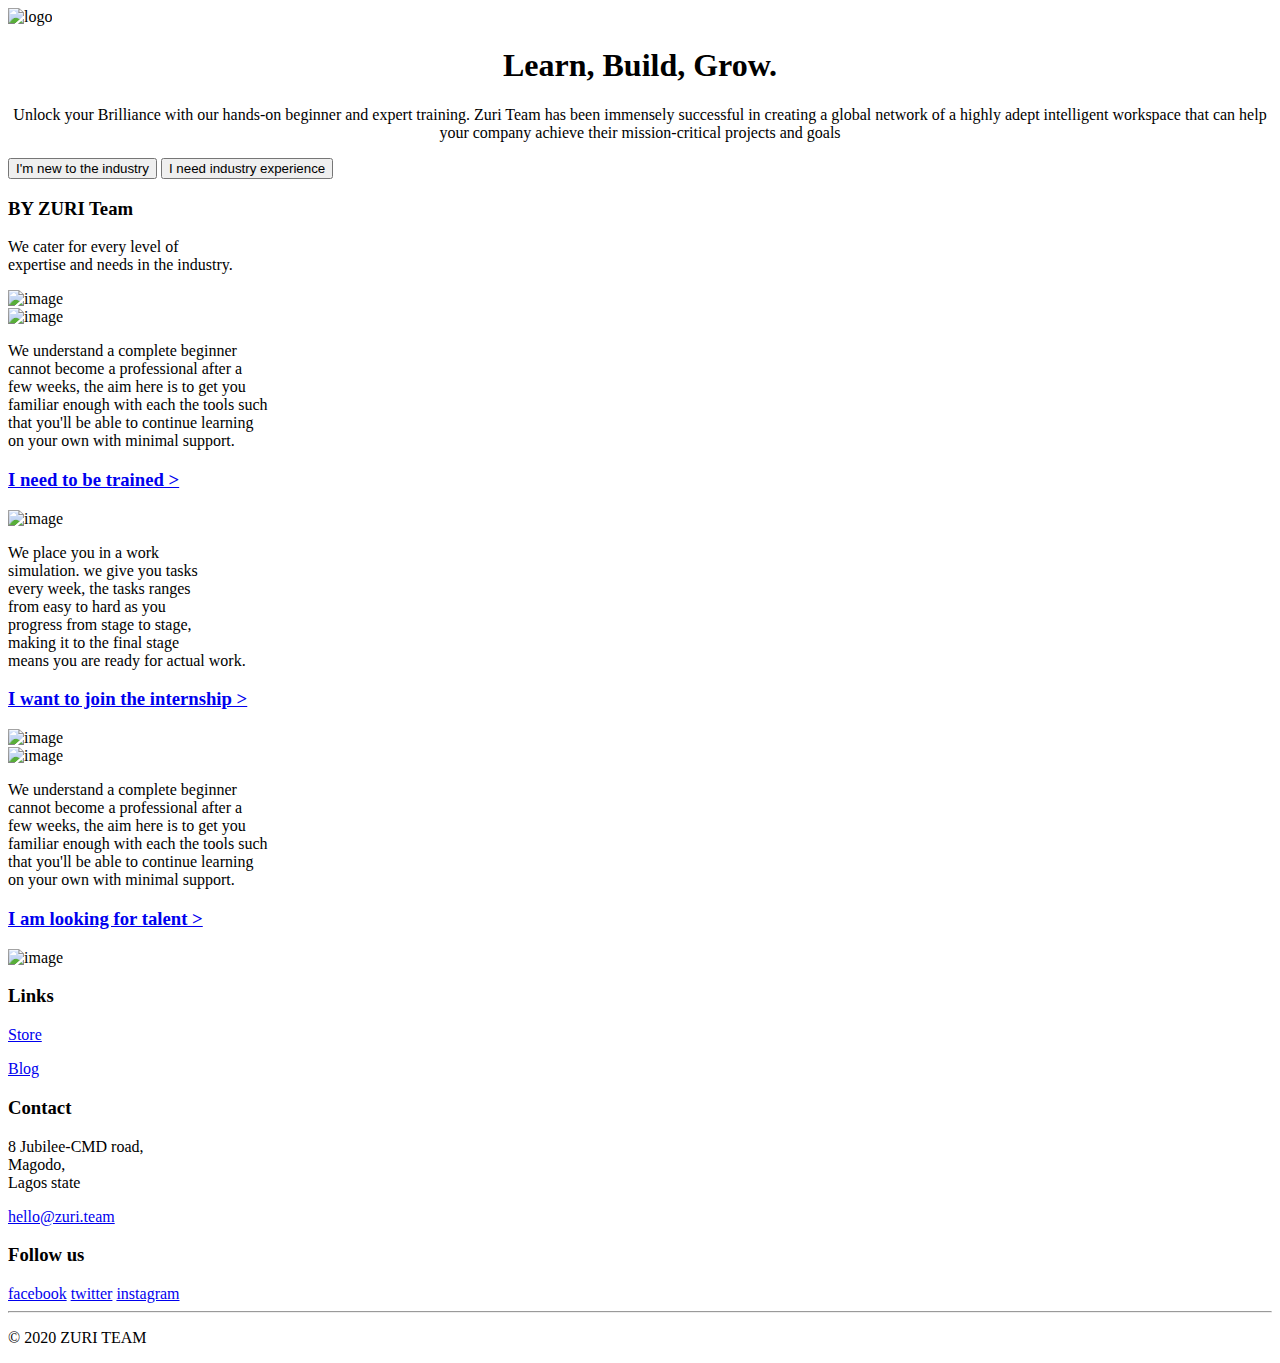
==== index.html @ e5a9fd82 "Add files via upload" ====
<!DOCTYPE html>
<html lang="en">
<head>
    <meta charset="UTF-8">
    <meta http-equiv="X-UA-Compatible" content="IE=edge">
    <meta name="viewport" content="width=device-width, initial-scale=1.0">
    <title>Zuri Landing page </title>
    <link rel="stylesheet" href="index.css">
    <link rel="stylesheet" href="zuri-logo-full.svg" type="image/icon">
</head>
<body>
        <section class="Hero">
            <div class="header">
                <img src="zuri-logo-full.svg" width="100" height="150" alt="logo" />
            </div>
        <div class="subheader">
            <h1 style="text-align: center;"> Learn, Build, Grow.</h1> 
        <p style= "text-align: center;">Unlock your Brilliance with our hands-on beginner and expert training. Zuri Team has been immensely 
            successful in creating a global network of a highly adept intelligent workspace that can help your company achieve 
            their mission-critical projects and goals 
        </p> 
        <div class="buttons">  <a href="/landing.html">  <button class="New"> I'm new to the industry</button></a> </a>
           <a href="https://www.google.com/">  <button class="Need"> I need industry experience</button></a></div>
        
        </div>
    
        
        </section>
        <section class="programs">
            <div class=" programscontainer ">
                <h3 class="heading">BY ZURI Team </h3>
                <p class="slogan"> We cater for every level of <br> expertise and needs in  the industry.</p>

            </div>
            <div class="subcontainer">
                <div class="row">
                    <div class="training ">
                        <div class="program1textarea ">
                            <img class="cloudinary" src="https://res.cloudinary.com/dafsch2zs/image/upload/v1596628122/Zuri%20Landing/left_bvmv7q.png" 
                            alt="image" srcset="">
                            <div class="contentfirst">
                                <img  class="trainingsvg" src="/zuri-training-img.svg" alt="image">
                                <p class=" trainingtext">
                                    We understand a complete beginner  <br>cannot become a professional after a <br>few weeks, 
                                    the aim here is to get you <br> familiar enough with each the  
                                    tools such <br>that you'll be able to  continue learning<br> on your own 
                                    with minimal support.     
                                </p>
                                <h3> <a  class="Ineedtraining" href="http://google.com"> I need to be trained > </a></h3>
                                  </div>
                                </div>
                                  </div>
                            <div class="internship">
                                <div class="program2textarea">
                                    <div class="contentsecond">
                                        <img class="internshipsvg" src="/zuri-internship-img.svg" alt="image">
                                        <p class="internshiptext">We place you in a work <br> simulation. we give you tasks
                                        <br>every week, the tasks ranges <br> from easy to hard as you <br>
                                    progress from stage to stage, <br> making it to the final stage <br>
                                means you are ready for actual work.</p>
                                <h3> <a  class="Iwantinternship" href="http://google.com"> I want to join the internship > </a></h3>
                                </div>  
                                
                        </div>
                    </div>
                    <div class="talent">
                        <div class="program3textarea ">
                            <img class="cloudinary2" src="https://res.cloudinary.com/dafsch2zs/image/upload/v1596628122/Zuri%20Landing/left_bvmv7q.png" 
                            alt="image" srcset="">
                            <div class="contentthird">
                                <img  class="talentsvg" src="/zuri-talent-img.svg" alt="image">
                                <p class=" talenttext">
                                    We understand a complete beginner  <br>cannot become a professional after a <br>few weeks, 
                                    the aim here is to get you <br> familiar enough with each the  
                                    tools such <br>that you'll be able to  continue learning<br> on your own 
                                    with minimal support.     
                                </p>
                                <h3> <a  class="talentlook" href="http://google.com"> I am looking for talent > </a></h3>
                                  </div>
                    
                </div>
            </div>
        </section>
        <footer class="footmain">
           <div class="footercontainer"> 
            <div class="flex1"> <img  class="footerlogo" src="/zuri-logo-full.svg" alt="image"></div>
            <div class="flex2"> <h3>Links</h3>
                <a href="https://flutterwave.com/store/zuriteam"> <p>Store</p></a>
             <a href="https://blog.zuri.team/"> <p>Blog</p></a>
    </div>
               <div class="flex3"> <h3> Contact</h3>
                <p>8 Jubilee-CMD road,<br> Magodo, <br> Lagos state</p> 
                <p> <a href="mailto:hello@zuri.com"> hello@zuri.team</a></p>
    </div>
                  <div class="flex4">  <h3> Follow us </h3>  <div class="contacticons">
                    <a target="_blank" href="https://web.facebook.com/sammy.bolade">facebook</a>
                    <a target="_blank" href= "https://twitter.com/Lade_samuell"> twitter</a>
                    <a  target="_blank" href="https://www.instagram.com/ade_samuell/"> instagram</a>
                    <a href="https://zuri.team/#"></a>
    </div></div>
           </div>
            <div><hr class="m-3 md-0"></div>
            <div class="copyright">
                <p> © 2020 ZURI TEAM </p>
            </div>   

            
        </footer>
</body>
</html>
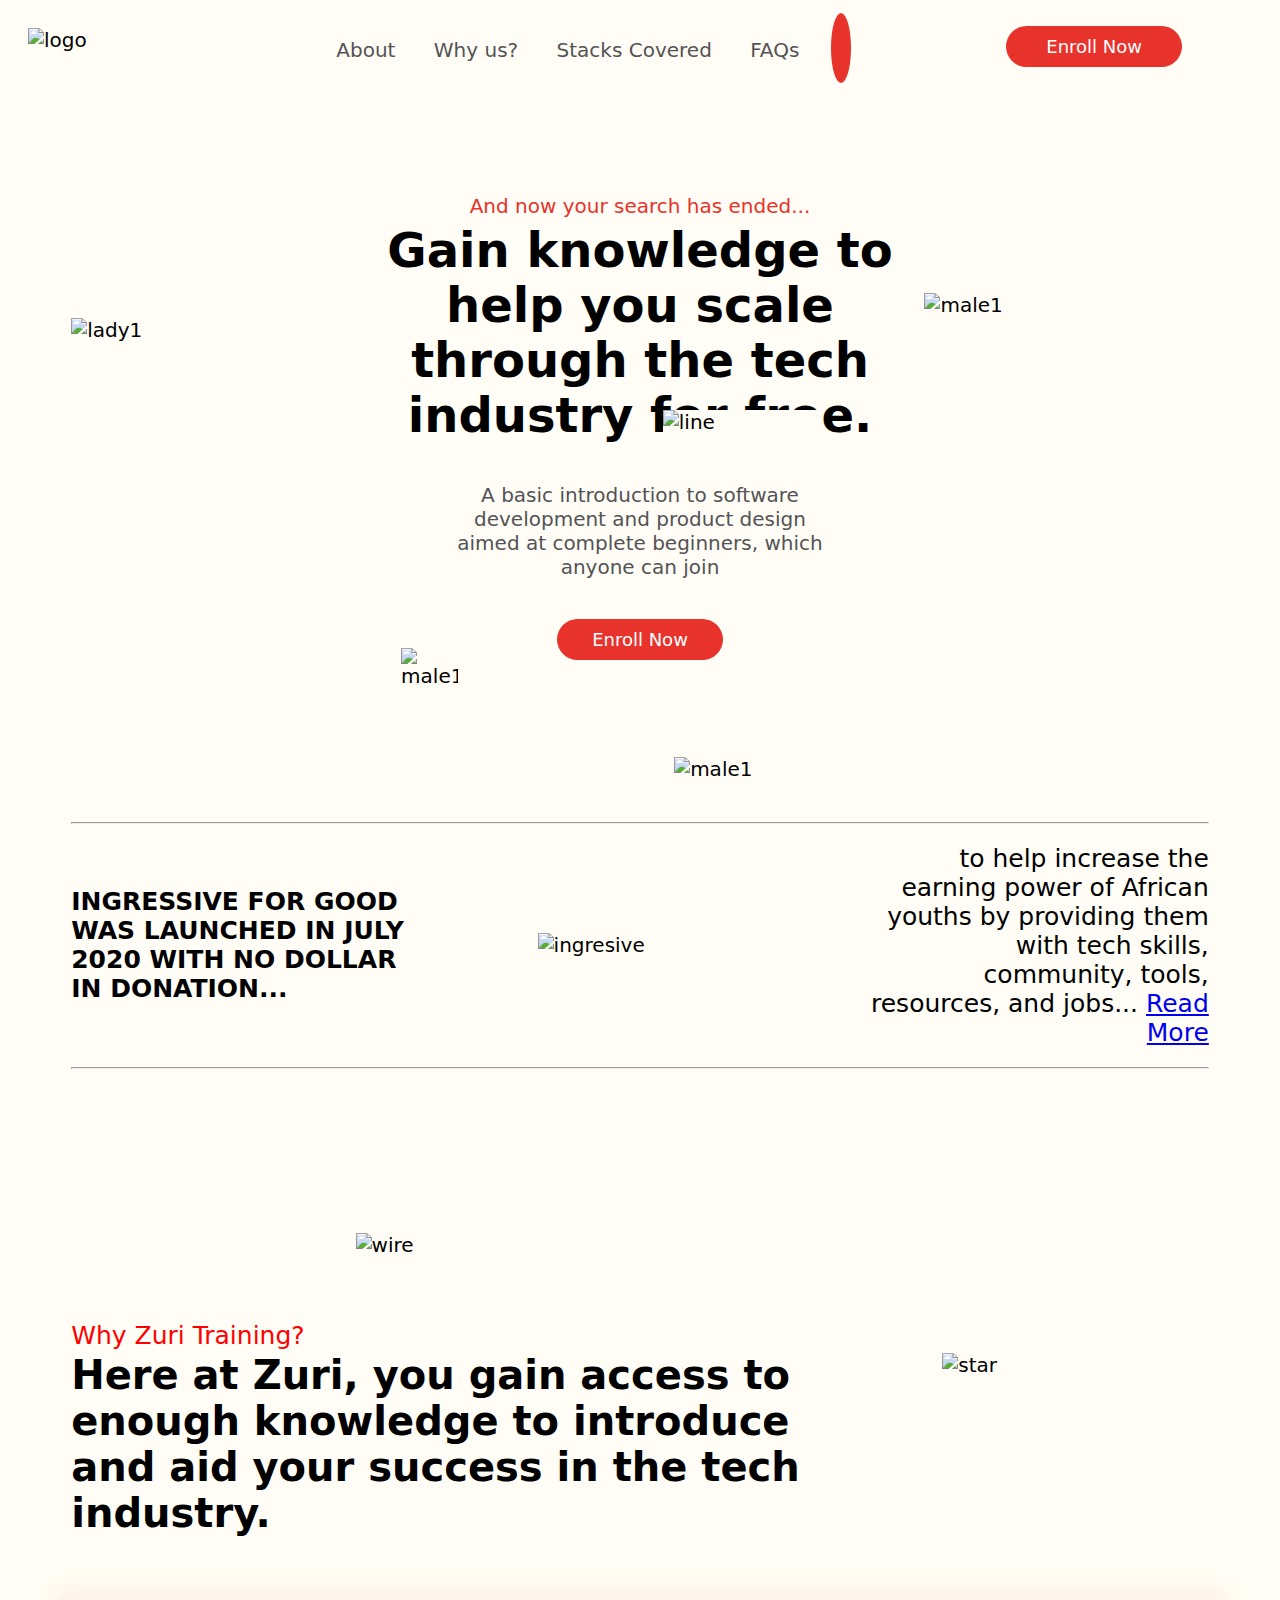
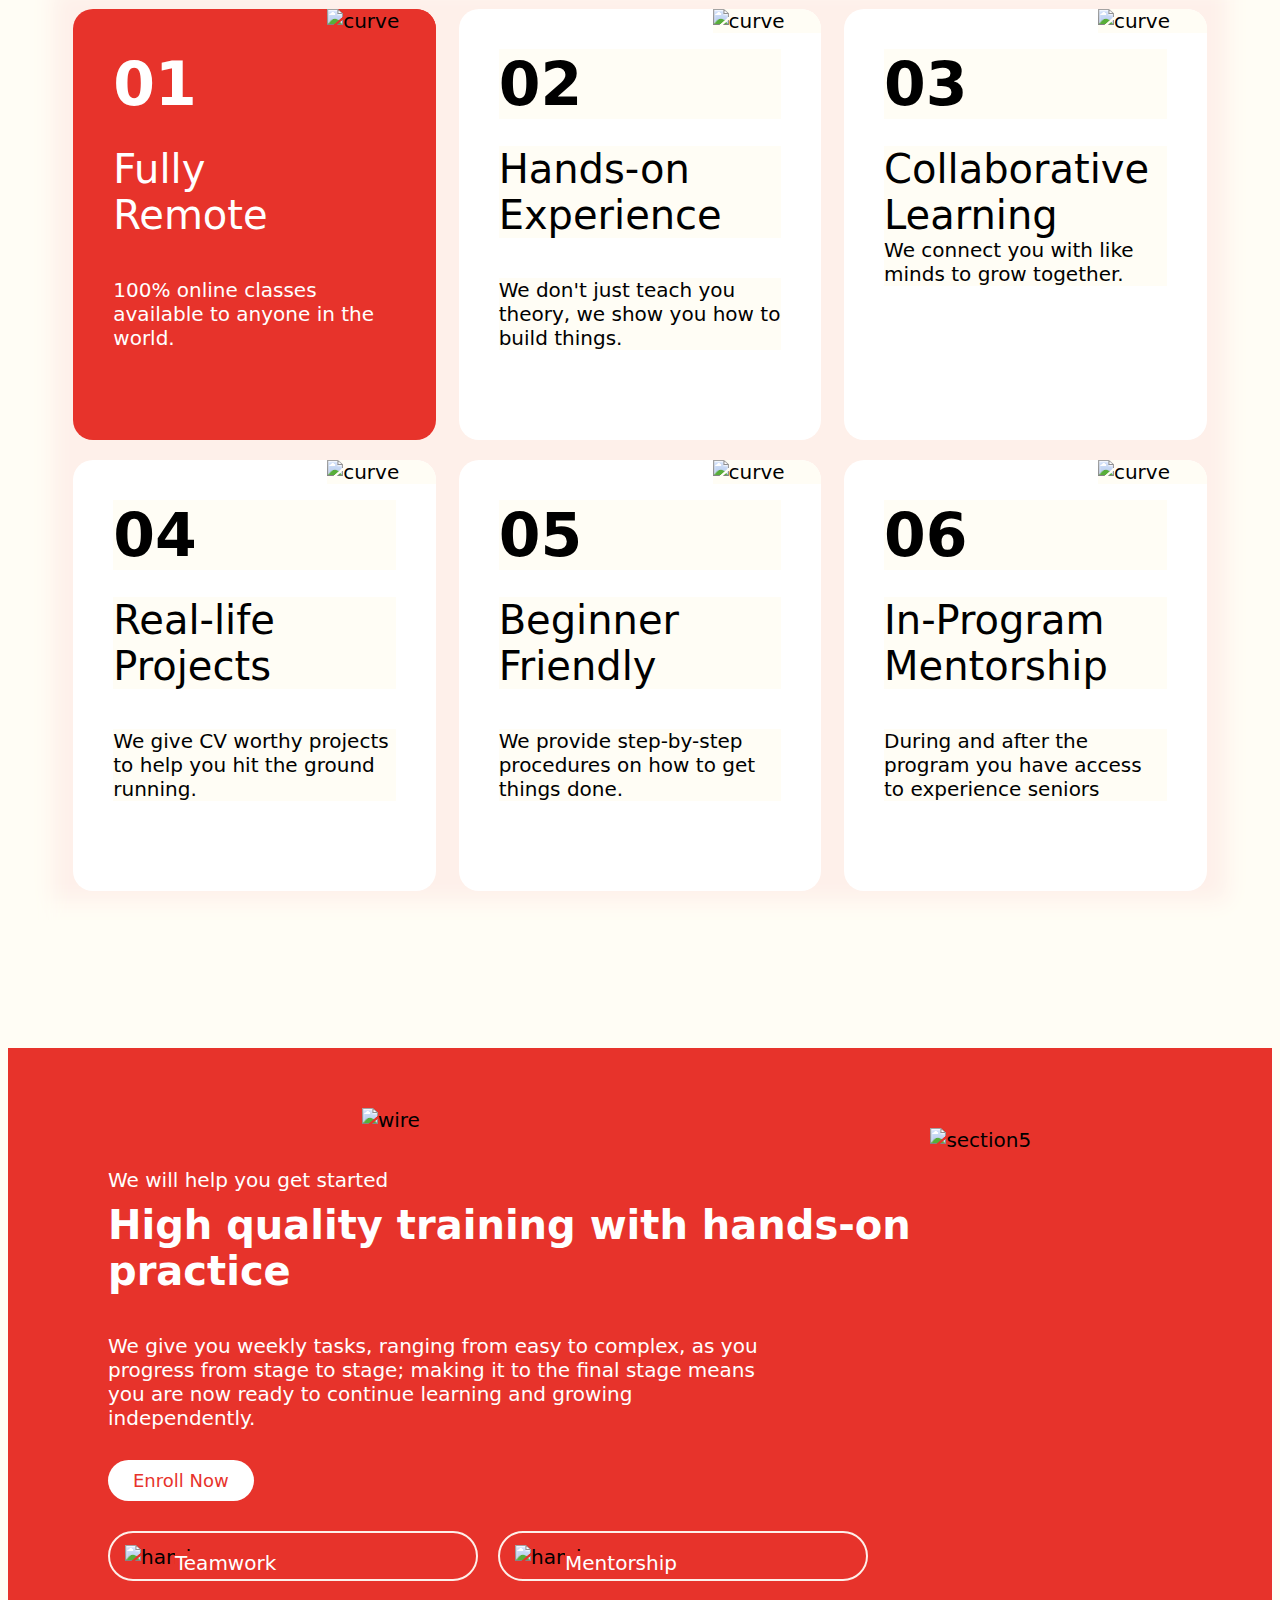
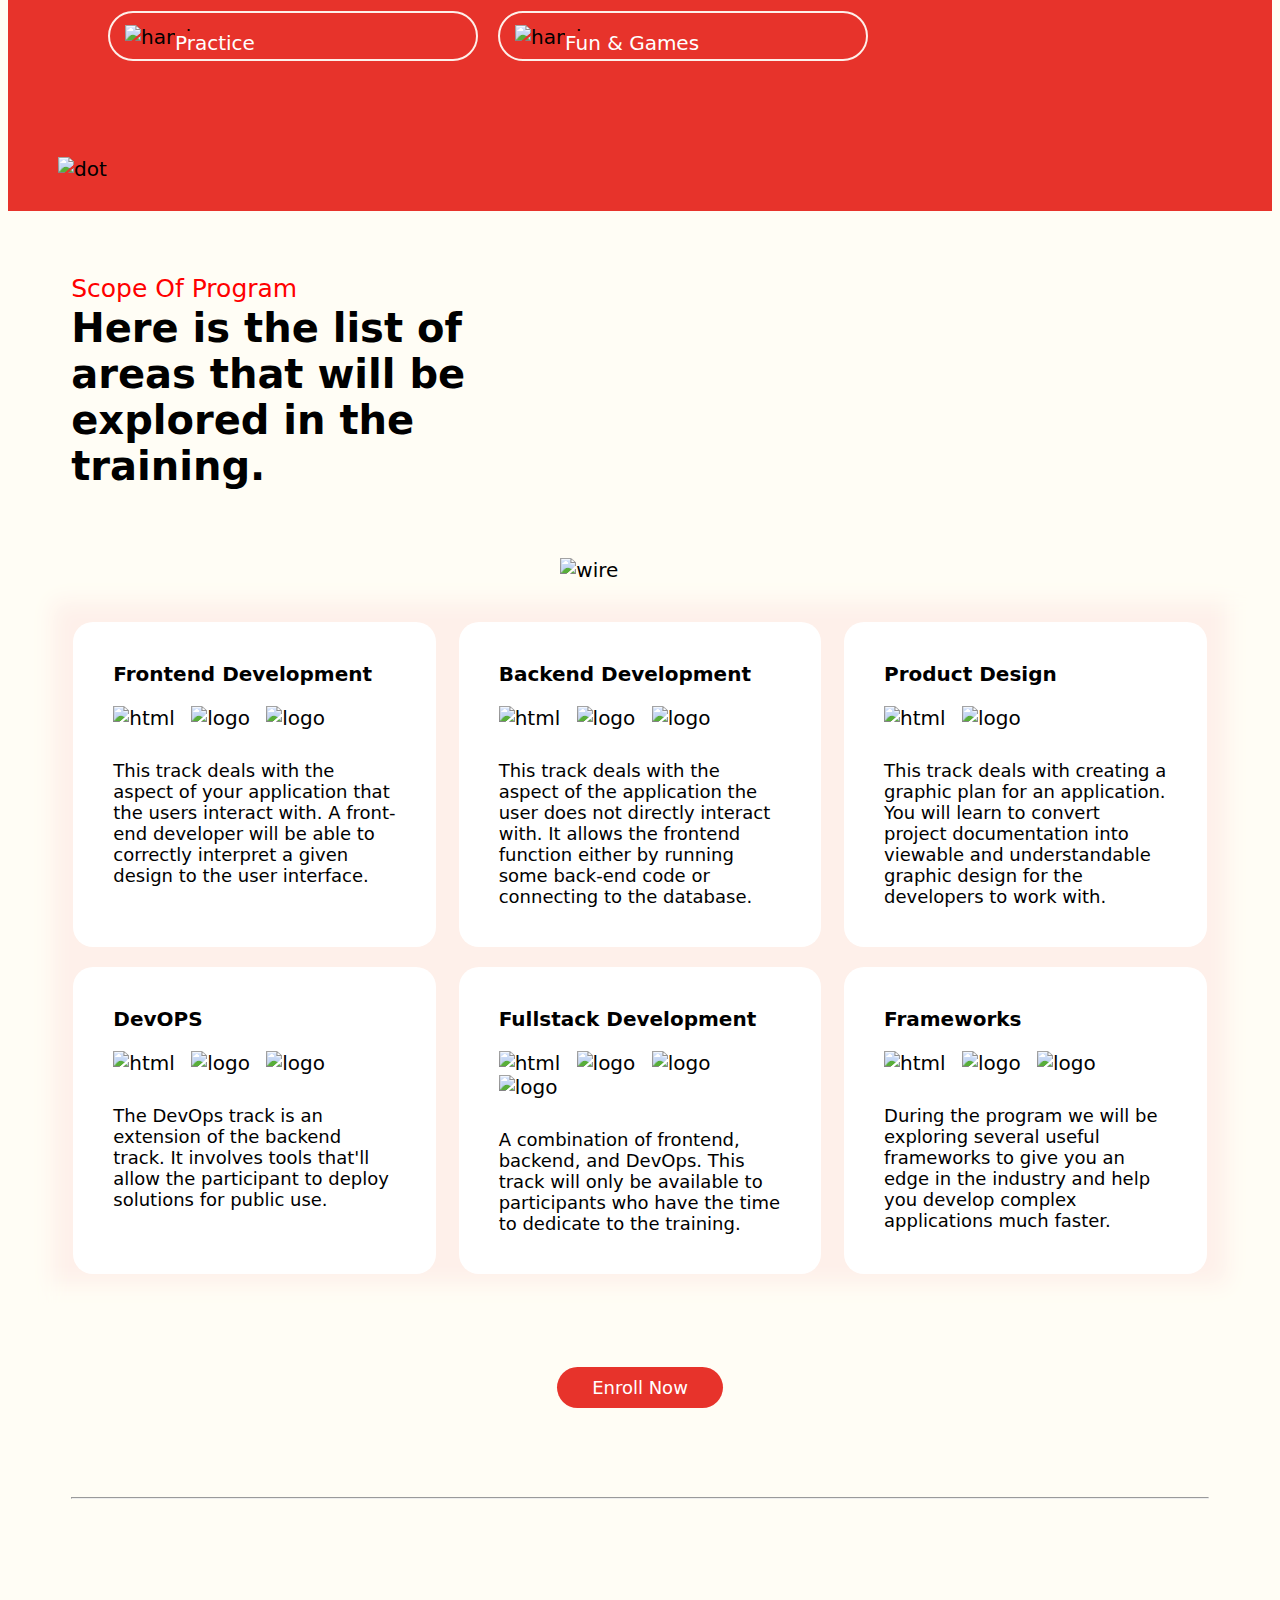
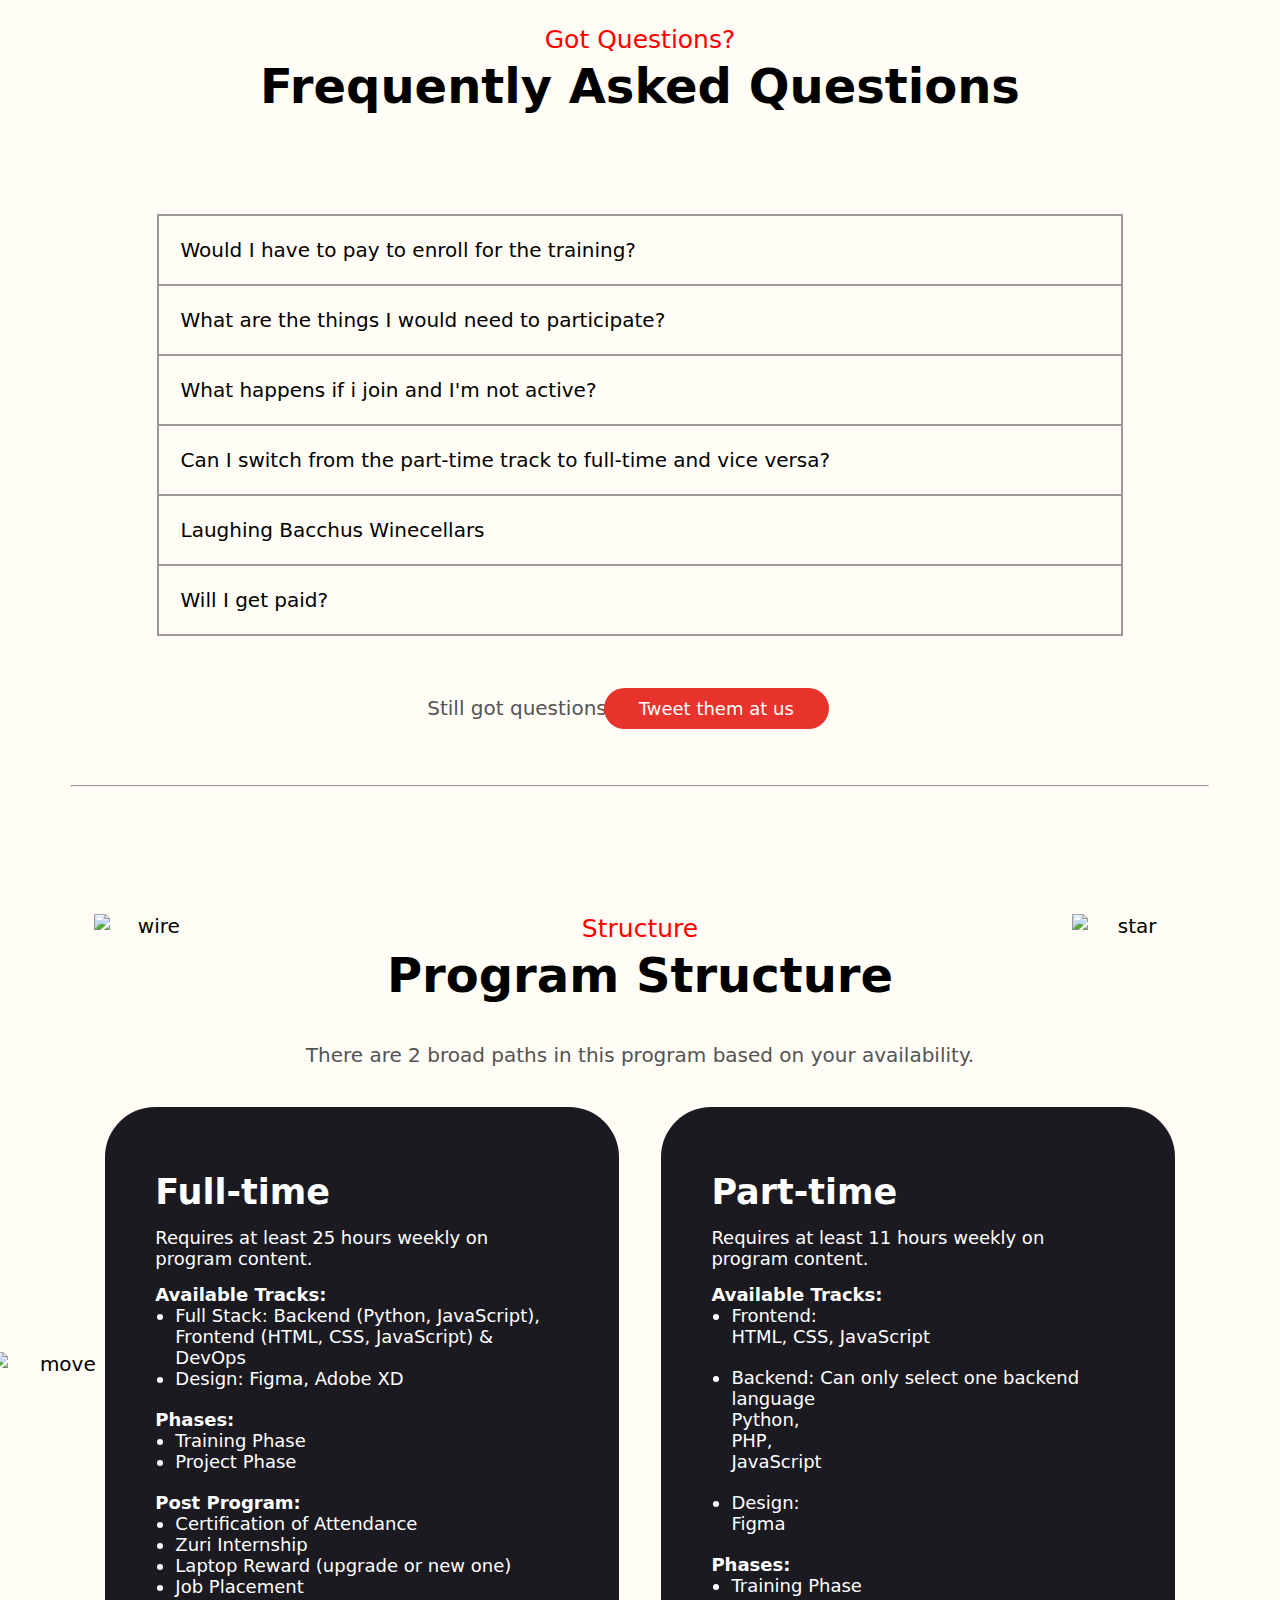
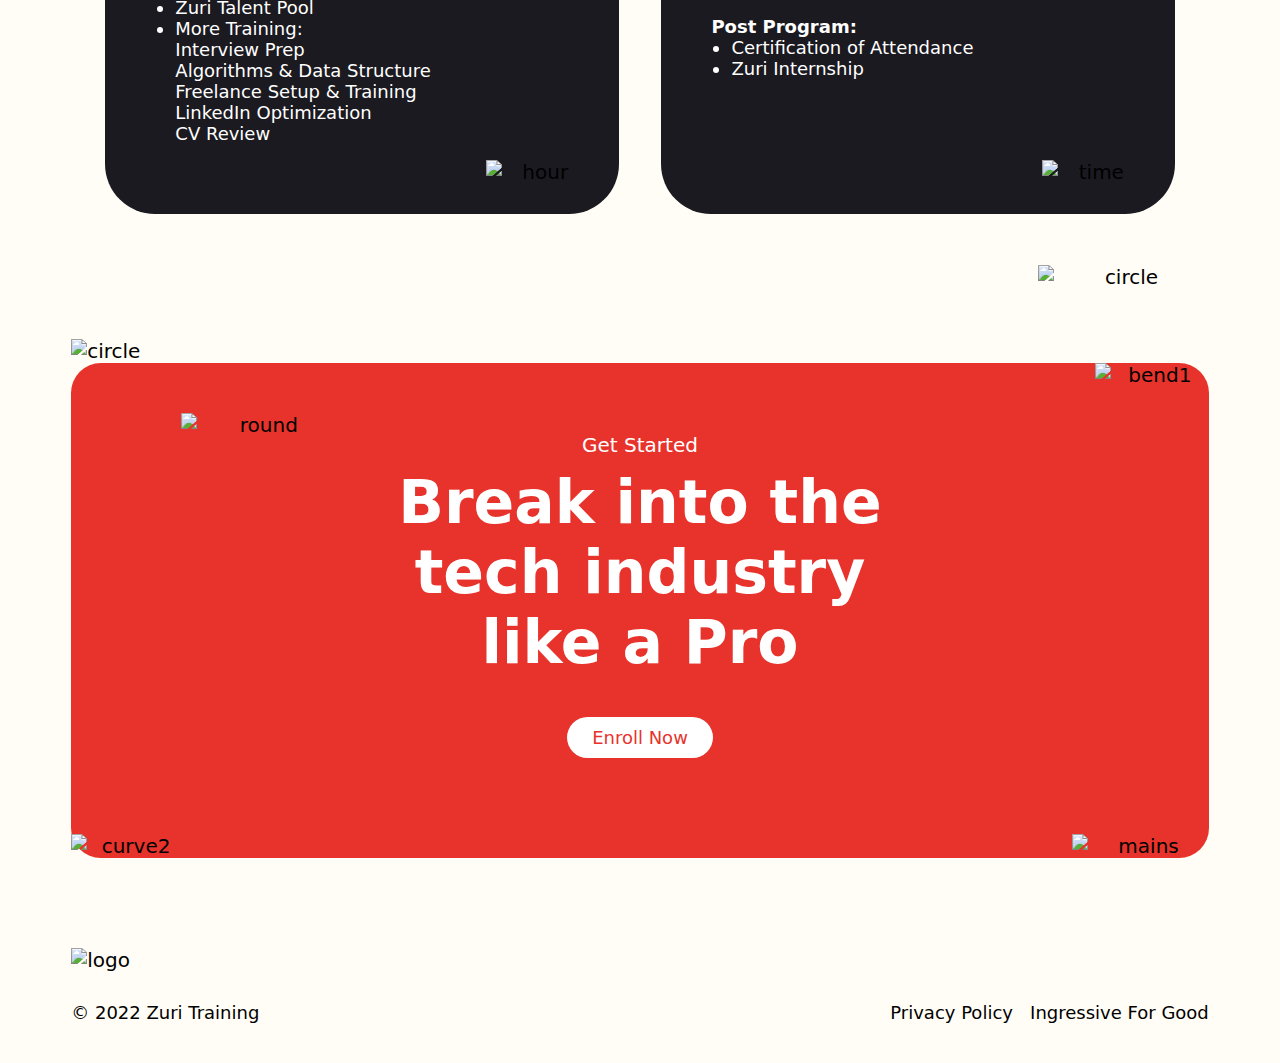
==== commit 98c67a41: "first commit" ====
--- a/index.html
+++ b/index.html
@@ -1,110 +1,349 @@
-<!DOCTYPE html>
-<html lang="en">
-<head>
-    <meta charset="UTF-8">
-    <meta http-equiv="X-UA-Compatible" content="IE=edge">
-    <meta name="viewport" content="width=device-width, initial-scale=1.0">
-    <title>Zuri Landing page </title>
-    <link rel="stylesheet" href="index.css">
-    <link rel="stylesheet" href="zuri-logo-full.svg" type="image/icon">
-</head>
-<body>
-        <section class="Hero">
-            <div class="header">
-                <img src="zuri-logo-full.svg" width="100" height="150" alt="logo" />
-            </div>
-        <div class="subheader">
-            <h1 style="text-align: center;"> Learn, Build, Grow.</h1> 
-        <p style= "text-align: center;">Unlock your Brilliance with our hands-on beginner and expert training. Zuri Team has been immensely 
-            successful in creating a global network of a highly adept intelligent workspace that can help your company achieve 
-            their mission-critical projects and goals 
-        </p> 
-        <div class="buttons">  <a href="/landing.html">  <button class="New"> I'm new to the industry</button></a> </a>
-           <a href="https://www.google.com/">  <button class="Need"> I need industry experience</button></a></div>
-        
-        </div>
-    
-        
-        </section>
-        <section class="programs">
-            <div class=" programscontainer ">
-                <h3 class="heading">BY ZURI Team </h3>
-                <p class="slogan"> We cater for every level of <br> expertise and needs in  the industry.</p>
-
-            </div>
-            <div class="subcontainer">
-                <div class="row">
-                    <div class="training ">
-                        <div class="program1textarea ">
-                            <img class="cloudinary" src="https://res.cloudinary.com/dafsch2zs/image/upload/v1596628122/Zuri%20Landing/left_bvmv7q.png" 
-                            alt="image" srcset="">
-                            <div class="contentfirst">
-                                <img  class="trainingsvg" src="/zuri-training-img.svg" alt="image">
-                                <p class=" trainingtext">
-                                    We understand a complete beginner  <br>cannot become a professional after a <br>few weeks, 
-                                    the aim here is to get you <br> familiar enough with each the  
-                                    tools such <br>that you'll be able to  continue learning<br> on your own 
-                                    with minimal support.     
-                                </p>
-                                <h3> <a  class="Ineedtraining" href="http://google.com"> I need to be trained > </a></h3>
-                                  </div>
-                                </div>
-                                  </div>
-                            <div class="internship">
-                                <div class="program2textarea">
-                                    <div class="contentsecond">
-                                        <img class="internshipsvg" src="/zuri-internship-img.svg" alt="image">
-                                        <p class="internshiptext">We place you in a work <br> simulation. we give you tasks
-                                        <br>every week, the tasks ranges <br> from easy to hard as you <br>
-                                    progress from stage to stage, <br> making it to the final stage <br>
-                                means you are ready for actual work.</p>
-                                <h3> <a  class="Iwantinternship" href="http://google.com"> I want to join the internship > </a></h3>
-                                </div>  
-                                
-                        </div>
-                    </div>
-                    <div class="talent">
-                        <div class="program3textarea ">
-                            <img class="cloudinary2" src="https://res.cloudinary.com/dafsch2zs/image/upload/v1596628122/Zuri%20Landing/left_bvmv7q.png" 
-                            alt="image" srcset="">
-                            <div class="contentthird">
-                                <img  class="talentsvg" src="/zuri-talent-img.svg" alt="image">
-                                <p class=" talenttext">
-                                    We understand a complete beginner  <br>cannot become a professional after a <br>few weeks, 
-                                    the aim here is to get you <br> familiar enough with each the  
-                                    tools such <br>that you'll be able to  continue learning<br> on your own 
-                                    with minimal support.     
-                                </p>
-                                <h3> <a  class="talentlook" href="http://google.com"> I am looking for talent > </a></h3>
-                                  </div>
-                    
-                </div>
-            </div>
-        </section>
-        <footer class="footmain">
-           <div class="footercontainer"> 
-            <div class="flex1"> <img  class="footerlogo" src="/zuri-logo-full.svg" alt="image"></div>
-            <div class="flex2"> <h3>Links</h3>
-                <a href="https://flutterwave.com/store/zuriteam"> <p>Store</p></a>
-             <a href="https://blog.zuri.team/"> <p>Blog</p></a>
-    </div>
-               <div class="flex3"> <h3> Contact</h3>
-                <p>8 Jubilee-CMD road,<br> Magodo, <br> Lagos state</p> 
-                <p> <a href="mailto:hello@zuri.com"> hello@zuri.team</a></p>
-    </div>
-                  <div class="flex4">  <h3> Follow us </h3>  <div class="contacticons">
-                    <a target="_blank" href="https://web.facebook.com/sammy.bolade">facebook</a>
-                    <a target="_blank" href= "https://twitter.com/Lade_samuell"> twitter</a>
-                    <a  target="_blank" href="https://www.instagram.com/ade_samuell/"> instagram</a>
-                    <a href="https://zuri.team/#"></a>
-    </div></div>
-           </div>
-            <div><hr class="m-3 md-0"></div>
-            <div class="copyright">
-                <p> © 2020 ZURI TEAM </p>
-            </div>   
-
-            
-        </footer>
-</body>
+<!DOCTYPE html>
+<html lang="en">
+<head>
+  <meta charset="UTF-8">
+  <meta http-equiv="X-UA-Compatible" content="IE=edge">
+  <meta name="viewport" content="width=device-width, initial-scale=1.0">
+  <title>I'm new </title>
+  <link rel="stylesheet" href="style.css">
+  <link rel="preconnect" href="https://fonts.googleapis.com">
+  <link rel="preconnect" href="https://fonts.gstatic.com" crossorigin>
+  <link href="https://fonts.googleapis.com/css2?family=Lexend+Deca&family=Poppins:wght@200;300;400;800&family=Red+Hat+Display:ital,wght@0,300;0,400;0,500;0,600;0,700;0,900;1,800;1,900&family=Roboto:wght@100;300;400;500;700;900&display=swap" rel="stylesheet">
+</head>
+<body>
+  <div class="webPage">
+    <section class="header">
+      <div>
+        <img class="logo"src="https://training.zuri.team/logo.svg" alt="logo">
+      </div>
+      <div class="area">
+        <ul>
+          <li class="list">About</li>
+          <li class="list">Why us?</li>
+          <li class="list">Stacks Covered</li>
+          <li class="list">FAQs</li>
+        </ul>
+        <img class="thumb"src="https://training.zuri.team/thumbs.png" alt="">
+        <div class="enroll">Enroll Now</div>
+      </div>
+    </section>
+    <section class="getStarted">
+      <img class="lady1"src="https://training.zuri.team/lady1.jpg " alt="lady1">
+      <div class="info">
+        <p class="search">And now your search has ended...</p>
+        <h2 class="gain">
+          Gain knowledge to help you scale through the tech industry for free.
+        </h2>
+        <p class="basic">
+          A basic introduction to software development and 
+          product design aimed at complete beginners, which anyone can join
+        </p>
+        <div class="enroll2">Enroll Now</div>
+      </div>
+      <img class="line"src="https://training.zuri.team/line.svg" alt="line">
+      <img class="male1"src="https://training.zuri.team/male1.jpg" alt="male1">
+      <img class="maleface"src="https://training.zuri.team/maleface.svg" alt="male1">
+      <img class="section1wire"src="https://training.zuri.team/section1wire.svg" alt="male1">
+    </section>
+    <hr style="margin-bottom: 20px">
+    <section class="sponsorship">
+      <div class="launch">
+        INGRESSIVE FOR GOOD WAS LAUNCHED IN JULY 2020 WITH NO DOLLAR IN DONATION...
+      </div>
+      <img src="https://training.zuri.team/ingresive.jpg" class="ingresive" alt="ingresive">
+      <div class="help">
+        to help increase the earning power of African youths by providing 
+        them with tech skills, community, tools, resources, and jobs... 
+        <span> <a href="https://ingressive.org/i4g-in-2021/">Read More</a>  </span> 
+      </div>
+    </section>
+    <hr style="margin-top: 20px">
+    <section class="hireUs">
+      <div>
+        <p class="question">Why Zuri Training?</p>
+        <h2 class="answer">
+          Here at Zuri, you gain access to enough knowledge 
+          to introduce and aid your success in the tech industry.
+        </h2>
+      </div>
+      <img src="https://training.zuri.team/Star.jpg" class="star" alt="star">
+      <img src="https://training.zuri.team/section3wire.svg" class="section3wire" alt="wire">
+    </section>
+    <section class="cards">
+      <div class="card1">
+        <div class="number1"> 01 </div>
+        <div class="textHead1">Fully <br> Remote</div>
+        <div class="textSub1"> 100% online classes available to anyone in the world. </div>
+        <img src="https://training.zuri.team/curve1.png" class="card-arc arc" alt="curve">
+      </div>
+      <div class="card">
+        <div class="number"> 02 </div>
+        <div class="textHead">Hands-on Experience</div>
+        <div class="textSub"> We don't just teach you theory, we show you how to build things. </div>
+        <img src="https://training.zuri.team/curve.svg" class="card-arc" alt="curve">
+      </div>
+      <div class="card">
+        <div class="number"> 03 </div>
+        <div class="textHead">Collaborative Learning</div>
+        <div class="textSu"> We connect you with like minds to grow together. </div>
+        <img src="https://training.zuri.team/curve3.svg" class="card-arc" alt="curve">
+      </div>
+      <div class="card">
+        <div class="number"> 04 </div>
+        <div class="textHead">Real-life Projects</div>
+        <div class="textSub"> We give CV worthy projects to help you hit the ground running. </div>
+        <img src="https://training.zuri.team/curve4.svg" class="card-arc" alt="curve">
+      </div>
+      <div class="card">
+        <div class="number"> 05 </div>
+        <div class="textHead">Beginner Friendly</div>
+        <div class="textSub"> We provide step-by-step procedures on how to get things done. </div>
+        <img src="https://training.zuri.team/curve5.svg" class="card-arc" alt="curve">
+      </div>
+      <div class="card">
+        <div class="number"> 06 </div>
+        <div class="textHead">In-Program Mentorship</div>
+        <div class="textSub"> During and after the program you have access to experience seniors </div>
+        <img src="https://training.zuri.team/curve6.svg" class="card-arc" alt="curve">
+      </div>
+    </section>
+    <section class="practice">
+      <div class="practiceInfo">
+        <div class="textSubP"> We will help you get started </div>
+        <div class="textHeadP">High quality training with hands-on practice</div>
+        <div class="textSubP"> 
+          We give you weekly tasks, ranging from easy to complex, 
+          as you progress from stage to stage; making it to the final stage 
+          means you are now ready to continue learning and growing independently. 
+        </div>
+        <div class="enroll3">Enroll Now</div>
+        <img src="https://training.zuri.team/section5wire.svg" class="wire" alt="wire">
+        <div class="feature">
+          <div class="features">
+            <img src="https://training.zuri.team/hand.svg" alt="hand">
+            <p>Teamwork</p>
+          </div>
+          <div class="features">
+            <img src="https://training.zuri.team/mentor.svg" alt="hand">
+            <p>Mentorship</p>
+          </div>
+          <div class="features">
+            <img src="https://training.zuri.team/practice.svg" alt="hand">
+            <p>Practice</p>
+          </div>
+          <div class="features">
+            <img src="https://training.zuri.team/games.svg" alt="hand">
+            <p>Fun & Games</p>
+          </div>
+        </div>
+        <img src="https://training.zuri.team/dotsection5.svg" class="dot" alt="dot">
+      </div>
+      <img src="https://training.zuri.team/section5-image.png" alt="section5">
+    </section>
+    <section class="scope">
+      <div>
+        <p class="question">Scope Of Program</p>
+        <h2 class="response">
+          Here is the list of areas that will be explored in the training.
+        </h2>
+      </div>
+      <img src="https://training.zuri.team/section6.svg" class="section6wire" alt="wire">
+    </section>
+    <section class="cards">
+      <div class="card">
+        <div class="text1"> Frontend Development </div>
+        <img src="https://training.zuri.team/html.svg" class="svg"alt="html">
+        <img src="https://training.zuri.team/css-3%20logo.svg" class="svg"alt="logo">
+        <img src="https://training.zuri.team/javascript%20logo.svg" class="svg"alt="logo">
+        <div class="text2"> 
+          This track deals with the aspect of your application that the users 
+          interact with. A front-end developer will be able to correctly interpret a 
+          given design to the user interface. 
+        </div>
+      </div>
+      <div class="card">
+        <div class="text1"> Backend Development </div>
+        <img src="https://training.zuri.team/php2%20logo.svg" class="svg2"alt="html">
+        <img src="https://training.zuri.team/python-4%20logo.svg" class="svg"alt="logo">
+        <img src="https://training.zuri.team/javascript%20logo.svg" class="svg"alt="logo">
+        <div class="text2"> 
+          This track deals with the aspect of the application the user does not directly 
+          interact with. It allows the frontend function either by running some back-end 
+          code or connecting to the database. 
+        </div>
+      </div>
+      <div class="card">
+        <div class="text1"> Product Design </div>
+        <img src="https://training.zuri.team/adobe-xd%20logo.svg" class="svg"alt="html">
+        <img src="https://training.zuri.team/Figma%20logo.svg" class="svg2"alt="logo">
+        <div class="text2"> 
+          This track deals with creating a graphic plan for an application. You will learn to 
+          convert project documentation into viewable and understandable graphic design for 
+          the developers to work with. 
+        </div>
+      </div>
+      <div class="card">
+        <div class="text1"> DevOPS </div>
+        <img src="https://training.zuri.team/Ubuntu%20logo.svg" class="svg2"alt="html">
+        <img src="https://training.zuri.team/Bash%20logo.svg" class="svg2"alt="logo">
+        <img src="https://training.zuri.team/aws%20logo.svg" class="svg"alt="logo">
+        <div class="text2"> 
+          The DevOps track is an extension of the backend track. It involves tools that'll 
+          allow the participant to deploy solutions for public use. 
+        </div>
+      </div>
+      <div class="card">
+        <div class="text1"> Fullstack Development </div>
+        <img src="https://training.zuri.team/html.svg" class="svg"alt="html">
+        <img src="https://training.zuri.team/css-3%20logo.svg" class="svg"alt="logo">
+        <img src="https://training.zuri.team/javascript%20logo.svg" class="svg"alt="logo">
+        <img src="https://training.zuri.team/python-4%20logo.svg" class="svg"alt="logo">
+        <div class="text2"> 
+          A combination of frontend, backend, and DevOps. This track will only be available to 
+          participants who have the time to dedicate to the training. 
+        </div>
+      </div>
+      <div class="card">
+        <div class="text1"> Frameworks </div>
+        <img src="https://training.zuri.team/Laravel%20logo.svg" class="svg2"alt="html">
+        <img src="https://training.zuri.team/React%20logo.svg" class="svg2"alt="logo">
+        <img src="https://training.zuri.team/Django%20logo.svg" class="svg2"alt="logo">
+        <div class="text2"> 
+          During the program we will be exploring several useful frameworks to give you an edge 
+          in the industry and help you develop complex applications much faster. 
+        </div>
+      </div>
+    </section>
+    <div class="enroll2 enro">Enroll Now</div>
+    <hr>  
+    <section class="questions">
+      <div>
+        <p class="question">Got Questions?</p>
+        <h2 class="gain">
+          Frequently Asked Questions
+        </h2>
+      </div>
+      <table>
+        <tr>
+          <td>Would I have to pay to enroll for the training?</td>
+        </tr>
+        <tr>
+          <td>What are the things I would need to participate?</td>
+        </tr>
+        <tr>
+          <td>What happens if i join and I'm not active?</td>
+        </tr>
+        <tr>
+          <td>Can I switch from the part-time track to full-time and vice versa?</td>
+        </tr>
+        <tr>
+          <td>Laughing Bacchus Winecellars</td>
+        </tr>
+        <tr>
+          <td>Will I get paid?</td>
+        </tr>
+      </table>
+      <div class="moreQues">
+        <div class="basic">Still got questions?</div>
+        <div class="enroll2 enr">Tweet them at us</div>
+      </div>
+    </section>
+    <hr>
+    <section class="lastStructure">
+      <div>
+        <img src="https://training.zuri.team/section7wire.svg" class="section7wire" alt="wire">
+        <img src="https://training.zuri.team/Star1.svg" class="star1" alt="star">
+        <p class="question">Structure</p>
+        <h2 class="gain">
+          Program Structure
+        </h2>
+        <p class="basic text">
+          There are 2 broad paths in this program based on your availability.
+        </p>
+      </div>
+      <div class="cardSection">
+        <div class="cardStructure">
+          <img src="https://training.zuri.team/hour.png" alt="hour">
+          <div class="textSHead"> Full-time </div>
+          <div class="textbody"> Requires at least 25 hours weekly on program content. </div>
+          <div class="textSubHead">Available Tracks:</div>
+          <ul>
+            <li>Full Stack: Backend (Python, JavaScript), Frontend (HTML, CSS, JavaScript) & DevOps</li>
+            <li>Design: Figma, Adobe XD</li>
+          </ul>
+          <div class="textSubHead">Phases:</div>
+          <ul>
+            <li>Training Phase</li>
+            <li>Project Phase</li>
+          </ul>
+          <div class="textSubHead">Post Program:</div>
+          <ul>
+            <li>Certification of Attendance</li>
+            <li>Zuri Internship </li>
+            <li>Laptop Reward (upgrade or new one)  </li>
+            <li>Job Placement  </li>
+            <li>Zuri Talent Pool </li>
+            <li>More Training: <br> 
+              Interview Prep  <br>
+              Algorithms & Data Structure   <br>
+              Freelance Setup & Training <br>
+              LinkedIn Optimization <br>
+              CV Review </li>
+          </ul>
+        </div>
+        <div class="cardStructure">
+          <img src="https://training.zuri.team/time.png" alt="time">
+          <div class="textSHead"> Part-time </div>
+          <div class="textbody"> Requires at least 11 hours weekly on program content. </div>
+          <div class="textSubHead">Available Tracks:</div>
+          <ul>
+            <li class="mar">Frontend: <br> HTML, CSS, JavaScript</li>
+            <li class="mar">Backend: Can only select one backend language  <br>
+              Python, <br>
+              PHP, <br>
+              JavaScript
+            </li class="mar">
+            <li>Design: <br>   Figma</li>
+          </ul>
+          <div class="textSubHead">Phases:</div>
+          <ul>
+            <li>Training Phase</li>
+          </ul>
+          <div class="textSubHead">Post Program:</div>
+          <ul>
+            <li>Certification of Attendance</li>
+            <li>Zuri Internship </li>
+          </ul>
+        </div>
+      </div>
+      <img src="https://training.zuri.team/move.svg" class="move" alt="move">
+      <img src="https://training.zuri.team/circle.png" class="circle" alt="circle">
+    </section>
+    <section class="scope">
+      <img src="https://training.zuri.team/circle.png" class="circle2" alt="circle">
+      <div class="break">
+        <img src="https://training.zuri.team/round.svg" class="round" alt="round">
+        <img src="https://training.zuri.team/curve2.svg" class="curve2" alt="curve2">
+        <img src="https://training.zuri.team/bend1.svg" class="bend1" alt="bend1">
+        <img src="https://training.zuri.team/mains.png" class="mains" alt="mains">
+        <div class="breakBody"> Get Started </div>
+        <div class="breakHead"> Break into the tech industry like a Pro </div>
+        <div class="enroll3 en">Enroll Now</div>
+      </div>
+    </section>
+    <section class="footer">
+      <img src="https://training.zuri.team/logo.svg" alt="logo">
+      <div class="socials">
+        <img src="https://training.zuri.team/facebook.svg" alt="">
+        <img src="https://training.zuri.team/linkd.svg" alt="">
+        <img src="https://training.zuri.team/twitter.svg" alt="">
+        <img src="https://training.zuri.team/youtube.svg" alt="">
+      </div>
+    </section>
+    <section class="copyright">
+      <div>© 2022 Zuri Training</div>
+      <div>Privacy Policy &nbsp; <span>Ingressive For Good</span> </div>
+    </section>
+  </div>
+</body>
 </html>--- a/style.css
+++ b/style.css
@@ -0,0 +1,798 @@
+* {
+    box-sizing: border-box;
+    font-family: system-ui, -apple-system, BlinkMacSystemFont, 'Segoe UI', Roboto, Oxygen, Ubuntu, Cantarell, 'Open Sans', 'Helvetica Neue', sans-serif; 
+    background: #FFFDF5;
+}
+.webPage {
+    font-size: 20px;
+}
+.header {
+    display: flex;
+    position: sticky;
+    margin-bottom: 8%;
+    padding-bottom: 10px;
+    top: 0;
+    z-index: 2;
+}
+.area {
+    display: flex;
+    margin-left: 15%;
+}
+.list {
+    margin-right: 32px;
+    margin-top: 10px;
+    display: inline-block;
+    font-size: 20px;
+    color: #545355;
+}
+.logo {
+    margin: 20px;
+}
+.thumb {
+    height: 70px;
+    background: #e7332b;
+    padding: 10px;
+    border-radius: 50%;
+    z-index: 1;
+    margin-top: 5px;
+}
+.enroll {
+    position: absolute;
+    right: 90px;
+    top: 3px;
+    background: #e7332b;
+    color: white;
+    padding: 10px 40px;
+    margin-top: 15px;
+    border-radius: 50px;
+    font-size: 18px;   
+}
+/* header styling ends */
+.getStarted {
+    position: relative;
+    padding-bottom: 12%;
+    z-index: 0;
+    margin: auto;
+    max-width: 90%;
+}
+.lady1 {
+    width: 30%;
+    position: absolute;
+    left: 0;
+    top: 20%;
+    z-index: -1;
+    background: #FFFDF5;
+}
+.male1 {
+    width: 25%;
+    position: absolute;
+    right: 0;
+    top: 16%;
+    background: #FFFDF5;
+}
+.info {
+    text-align: center;
+    max-width: 45%;
+    margin: auto;
+}
+.search {
+    color: #e7332b;
+    margin-bottom: 0;
+}
+.gain {
+    font-size: 48px;
+    line-height: 55px;
+    margin-top: 5px;
+    margin-bottom: 40px;
+}
+.basic {
+    width: 75%;
+    margin: 40px auto ;
+    color: #545355;
+}
+.enroll2 {
+    background: #e7332b;
+    color: white;
+    padding: 10px 35px;
+    border-radius: 50px;
+    font-size: 18px;  
+    margin: auto;
+    width: fit-content; 
+}
+.line {
+    position: absolute;
+    right: 34%;
+    top: 35%;
+    width: 14%;
+}
+.maleface {
+    position: absolute;
+    left: 29%;
+    bottom: 20%;
+    width: 5%;
+}
+.section1wire {
+    position: absolute;
+    right: 40%;
+    bottom: 5%;
+    width: 7%;
+}
+.sponsorship {
+    display: flex;
+    justify-content:space-between;
+    align-items: center;
+    margin: auto;
+    max-width: 90%;
+}
+.launch {
+    font-weight: 700;
+    font-size: 25px;
+    width: 30%;
+}
+.ingresive {
+    width: 18%;
+}
+.help {
+    text-align: right;
+    width: 30%;
+    font-size: 25px;
+}
+.question {
+    color: red;
+    font-size: 25px;
+    margin-bottom: 0;
+}
+.hireUs {
+    display: flex;
+    padding-top: 8%;
+    position: relative;
+    z-index: 0;
+    margin: auto;
+    max-width: 90%;
+}
+.answer {
+    font-size: 40px;
+    font-weight: 700;
+    margin-top: 2px;
+    width: 85%;
+}
+.star {
+    width: 15%;
+    height: 15%;
+    margin-right: 18%;
+    margin-top: 5%;
+}
+.section3wire {
+    position: absolute;
+    left: 25%;
+    top: 10%;
+    width: 9%;
+}
+.cards {
+    display: flex;
+    flex-wrap: wrap;
+    justify-content: space-between;
+    margin-top: 10px;
+    margin-bottom: 100px;
+    padding: 40px 40px 10px 40px;
+    box-shadow: inset 20px 20px 21px #fffdf5,
+                inset -20px -20px 21px #fffdf5;
+    background: #fef0ea;
+    width: 96%;
+    margin: auto;
+}
+.card1 {
+    padding: 40px;
+    background: #e7332b;
+    width: 32%;
+    border-radius: 20px;
+    position: relative;
+    margin-bottom: 20px;
+}
+.arc {
+    background-color: #e7332b;
+}
+.card-arc {
+    position: absolute;
+    right: 0;
+    top: 0;
+    background-image: none;
+    width: 30%;
+    border-radius: 0 20px 0 0;
+}
+.number1 {
+    background: #e7332b;
+    color: white;
+    font-size: 60px;
+    font-weight: 700;
+}
+.textHead1 {
+    background: #e7332b;
+    color: white;
+    font-size: 40px;
+    font-weight: 500;
+    margin-top: 27px;
+}
+.textSub1 {
+    background: #e7332b;
+    color: white;
+    margin-top: 40px;
+    margin-bottom: 50px;
+}
+.card {
+    padding: 40px;
+    background: #ffffff;
+    width: 32%;
+    border-radius: 20px;
+    position: relative;
+    margin-bottom: 20px;
+}
+.number {
+    font-size: 60px;
+    font-weight: 700;
+}
+.textHead {
+    font-size: 40px;
+    font-weight: 500;
+    margin-top: 27px;
+}
+.textSub {
+    margin-top: 40px;
+    margin-bottom: 50px;
+}
+.practice {
+    background: #e7332b;
+    display: flex;
+    padding: 80px 70px 150px 100px;
+    position: relative;
+    margin-top: 10%;
+    margin-bottom: 5%;
+}
+.wire {
+    position: absolute;
+    top: 60px;
+    background: #e7332b;
+    width: 90px;
+    left: 28%;
+}
+.practiceInfo {
+    background: #e7332b;
+}
+.practice > img {
+    width: 60%;
+    background: #e7332b;
+}
+.textHeadP {
+    background: #e7332b;
+    color: white;
+    font-size: 40px;
+    font-weight: 700;
+    margin-top: 10px;
+}
+.textSubP {
+    background: #e7332b;
+    color: white;
+    margin-top: 40px;
+    width: 80%;
+}
+.enroll3 {
+    background: white;
+    color: #e7332b;
+    padding: 10px 25px;
+    margin-top: 30px;
+    border-radius: 50px;
+    font-size: 18px;  
+    width:fit-content ;
+    text-align: center;
+}
+.feature {
+    display: flex;
+    background: #e7332b;
+    flex-wrap: wrap;
+}
+.features {
+    background:#e7332b ;
+    border: 2px solid #fef0ea;
+    border-radius: 50px;
+    margin-top: 30px;
+    margin-right: 20px;
+    padding: 10px;
+    width: 45%;
+    position: relative;
+    justify-content: center;
+    align-items: center;
+}
+.features > img {
+    background: #e7332b;
+    width: 22%;
+    margin-left: 5px;
+    margin-top: 2px;
+}
+.features > p {
+    position: absolute;
+    top: -2px;
+    background: #e7332b;
+    color: white;
+    left: 65px;
+}
+.dot {
+    position: absolute;
+    background: #e7332b;
+    width: 120px;
+    left: 50px;
+    bottom: 30px;
+}
+.scope {
+    width: 90%; 
+    margin: auto;
+    position: relative;
+    padding-bottom: 60px;
+}
+.response {
+    font-size: 40px;
+    font-weight: 700;
+    margin-top: 2px;
+    width: 45%;
+}
+.section6wire {
+    position: absolute;
+    bottom: 0;
+    left: 43%;
+    width: 13%;
+}
+.text1 {
+    font-weight: 600;
+    margin-bottom: 20px;
+    background-color: white;
+}
+
+.text2 {
+    font-size: 18px;
+    margin-top: 30px;
+    background-color: white;
+}
+.svg {
+    width: 15%;
+    margin-right: 10px;
+    background-color: white;
+}
+.svg2 {
+    width: 25%;
+    margin-right: 10px;
+    background-color: white;
+}
+.enro {
+    margin-top: 5%;
+    margin-bottom: 7%;
+}
+hr {
+    width: 90%;
+    margin-bottom: 10%;
+}
+.questions {
+    width: 90%;
+    margin: auto;
+    text-align: center;
+    position: relative;
+}
+table {
+    font-family: arial, sans-serif;
+    border-collapse: collapse;
+    width: 85%;
+    margin: auto;
+    margin-top: 100px;
+}
+td {
+    border: 2px solid #9a9a9a;
+    text-align: left;
+    padding: 22px;
+}
+.moreQues {
+    display: flex;
+    margin: 20px 0 25px -50%;
+}
+.enr {
+    margin-left: -55%;
+}
+.lastStructure {
+    width: 90%;
+    margin: auto;
+    padding-bottom: 55px;
+    text-align: center;
+    position: relative;
+    margin-bottom: 50px;
+}
+.section7wire {
+    position: absolute;
+    left: 2%;
+    width: 10%;
+}
+.star1 {
+    position: absolute;
+    right: 2%;
+    width: 10%;
+}
+.cardSection {
+    display: flex;
+    width: 94%;
+    margin: auto;
+    justify-content: space-between;
+}
+.cardStructure {
+    padding: 50px;
+    background: #1b1a20;
+    width: 48%;
+    border-radius: 50px;
+    position: relative;
+    margin-bottom: 20px;
+    z-index: 1;
+}
+.textSHead {
+    background: #1b1a20;
+    color: white;
+    font-size: 35px;
+    font-weight: 700;
+    margin-top: 15px;
+    margin-bottom: 15px;
+    text-align: left;
+}
+.textbody {
+    background: #1b1a20;
+    color: white;
+    font-size: 18px;
+    margin-bottom: 15px;
+    text-align: left;
+    width: 90%;
+}
+.textSubHead {
+    background: #1b1a20;
+    color: white;
+    font-size: 18px;
+    font-weight: 600;
+    text-align: left;
+    width: 90%;
+}
+.cardStructure > ul > li {
+    background: local;
+    color: white;
+    font-size: 18px;
+    text-align: left;
+}
+.cardStructure > ul {
+    background: local;
+    color: white;
+    margin-top: 0;
+    margin-left: -20px;
+}
+.cardStructure > img {
+    position: absolute;
+    bottom: 30px;
+    right: 30px;
+    background-color: #1b1a20;
+    width: 20%;
+    z-index: -1;
+}
+.mar {
+    margin-bottom: 20px;
+}
+.move {
+    position: absolute;
+    left: -7%;
+    top: 45%;
+    background: local;
+    width: 12%;
+}
+.circle {
+    position: absolute;
+    right: 0;
+    bottom: 0;
+    background: local;
+    width: 15%;
+    z-index: 0;
+}
+.break {
+    background: #e7332b;
+    padding: 60px;
+    text-align: center;
+    border-radius: 30px;
+    position: relative;
+}
+.circle2 {
+    width: 10%;
+}
+.breakBody {
+    background: #e7332b;
+    color: white;
+    margin: 10px 0;
+}
+.breakHead {
+    background: #e7332b;
+    color: white;
+    font-size: 60px;
+    font-weight: 700;
+    width: 50%;
+    margin: auto;
+}
+.en {
+    margin: 40px auto;
+}
+.round {
+    background: local;
+    position: absolute;
+    top: 50px;
+    left: 110px;
+    width: 14%;
+}
+.curve2 {
+    background: local;
+    position: absolute;
+    bottom: 0;
+    left: 0;
+    width: 10%;
+}
+.bend1 {
+    background: local;
+    position: absolute;
+    top: 0;
+    right: 0;
+    width: 10%;
+}
+.mains {
+    background: local;
+    position: absolute;
+    right: 0;
+    bottom: 0;
+    width: 12%;
+}
+.footer {
+    display: flex;
+    justify-content: space-between;
+    width: 90%;
+    margin: auto;
+    padding: 30px 0;
+}
+.copyright {
+    display: flex;
+    justify-content: space-between;
+    width: 90%;
+    margin: auto;
+    margin-bottom: 40px;
+    font-size: 18px;
+}
+@media screen and (max-width: 960px) {
+    .webPage {
+        font-size: 16px;
+    }
+    .header {
+        width: 100%;
+        margin-top: 15px;
+    }
+    .logo {
+        width: 45%;
+        margin-top: 20px;
+    }
+    .thumb {
+        height: 50px;
+        background: #e7332b;
+        padding: 10px;
+        border-radius: 50%;
+        z-index: 1;
+        margin-top: 5px;
+        position: absolute;
+        right: 30%;
+    }
+    .enroll {
+        position: absolute;
+        right: 0;
+        top: -4px;
+        background: #e7332b;
+        color: white;
+        padding: 7px 20px;
+        margin-top: 15px;
+        border-radius: 50px;
+        font-size: 18px;   
+    }
+    .area ul, .male1, .maleface, .circle2 {
+        margin: 0;
+        display: none;
+    }
+    .lady1 {
+        position: relative;
+        width: 100%;
+    }
+    .info {
+        max-width: 100%;
+    }
+    .gain {
+        font-size: 28px;
+        line-height: 30px;
+        margin-top: 5px;
+        margin-bottom: 40px;
+    }
+    .basic {
+        width: 100%;
+        margin: 40px auto ;
+        color: #545355;
+    }
+    .enroll2 {
+        background: #e7332b;
+        color: white;
+        padding: 10px 35px;
+        border-radius: 50px;
+        font-size: 18px;  
+        margin: auto;
+        width: fit-content; 
+    }
+    .line {
+        position: absolute;
+        right: 10%;
+        top: 62%;
+        width: 30%;
+    }
+    .section1wire {
+        position: absolute;
+        right: 17%;
+        bottom: 3%;
+        width: 15%;
+        background: local;
+    }
+    .getStarted {
+        padding-bottom: 25%;
+    }
+    .sponsorship, .footer {
+        display: block;
+    }
+    .launch {
+        font-weight: 700;
+        font-size: 20px;
+        width: 100%;
+        text-align: center;
+    }
+    .help {
+        text-align: right;
+        width: 100%;
+        font-size: 18px;
+        text-align: center;
+    }
+    .ingresive {
+        width: 80%;
+        margin-left: 10%;
+    }
+    .question {
+        font-size: 20px;
+    }
+    .answer, .response {
+        font-size: 23px;
+        font-weight: 700;
+        margin: 15px 0;
+        width: 100%;
+    }
+    .star {
+        display: none;
+    }
+    .section3wire {
+        position: absolute;
+        left: 60%;
+        top: 0;
+        width: 25%;
+        background: local;
+    }
+    .cards {
+        display: block;
+        padding: 10px;
+    }
+    .card, .card1 {
+        width: 100%;
+    }
+    .practice {
+        display: block;
+        padding: 60px 20px;
+    }
+    .practice > img {
+        width: 100%;;
+    }
+    .textSubP {
+        margin-top: 28px;
+        width: 100%;
+        font-weight: 500;
+        font-size: 18px;
+    }
+    .textHeadP {
+        font-size: 30px;
+        font-weight: 700;
+        margin-top: 10px;
+    }
+    .wire {
+        top: 20px;
+        background: #e7332b;
+        width: 80px;
+        left: 40%;
+    }
+    .features {
+        margin-top: 30px;
+        padding: 10px;
+        width: 43%;
+    }
+    .features > p {
+        top: 4px;
+        left: 50px;
+        font-size: 12px;
+    }
+    .dot {
+        width: 50px;
+        left: 30px;
+        bottom: 20px;
+    }
+    .section6wire {
+        top: 120px;
+        background: local;
+        width: 120px;
+        left: 30%;
+    }
+    .enro {
+        margin-top: 5%;
+        margin-bottom: 20%;
+    }
+    .moreQues {
+        display: block;
+        margin: 0;
+        margin-bottom: 50px;
+    }
+    .cardSection {
+        display: block;
+        width: 100%;
+    }
+    .cardStructure {
+        width: 100%;
+        padding: 40px;
+    }
+    .circle {
+        bottom: 20px;
+        background: local;
+        width: 40%;
+        z-index: 0;
+    }
+    .break {
+        background: #e7332b;
+        padding:20px  30px;
+        text-align: center;
+        border-radius: 30px;
+        position: relative;
+    }
+    .breakBody {
+        margin: 5px 0;
+        font-weight: 500;
+        margin-top: 50px;
+    }
+    .breakHead {
+        font-size: 27px;
+        font-weight: 700;
+        width: 80%;
+        margin: auto;
+        margin-top: 10px;
+    }
+    .round {
+        width: 20%;
+        left: 10%;
+        top: 7%;
+    }
+    .curve2, .bend1 {
+        width: 25%;
+    }
+    .mains {
+        width: 20%;
+    }
+    .socials {
+        margin: 20px auto;
+        width: 60%;
+    }
+    .copyright {
+        display: block;
+        width: 100%;
+        margin: auto;
+    }
+    .copyright > div {
+        text-align: center;
+        padding: 10px 0;
+    }
+}  
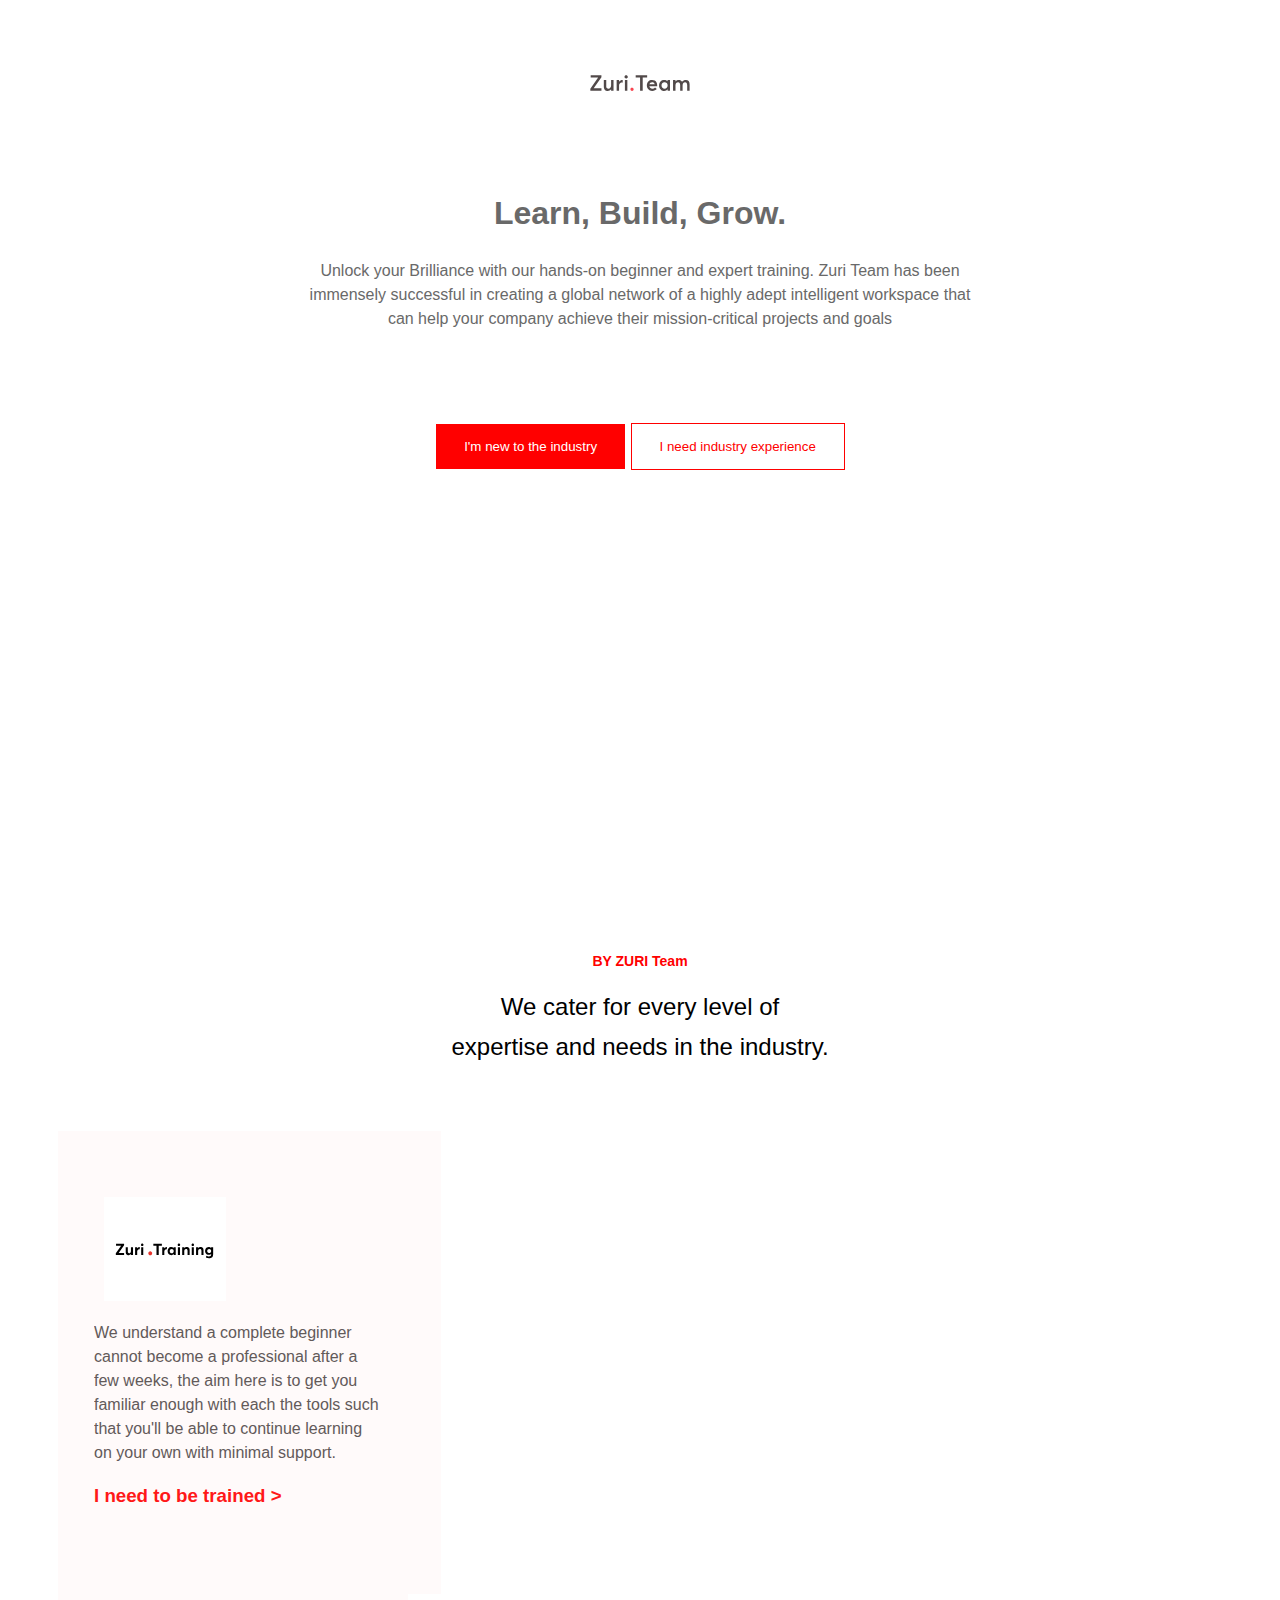
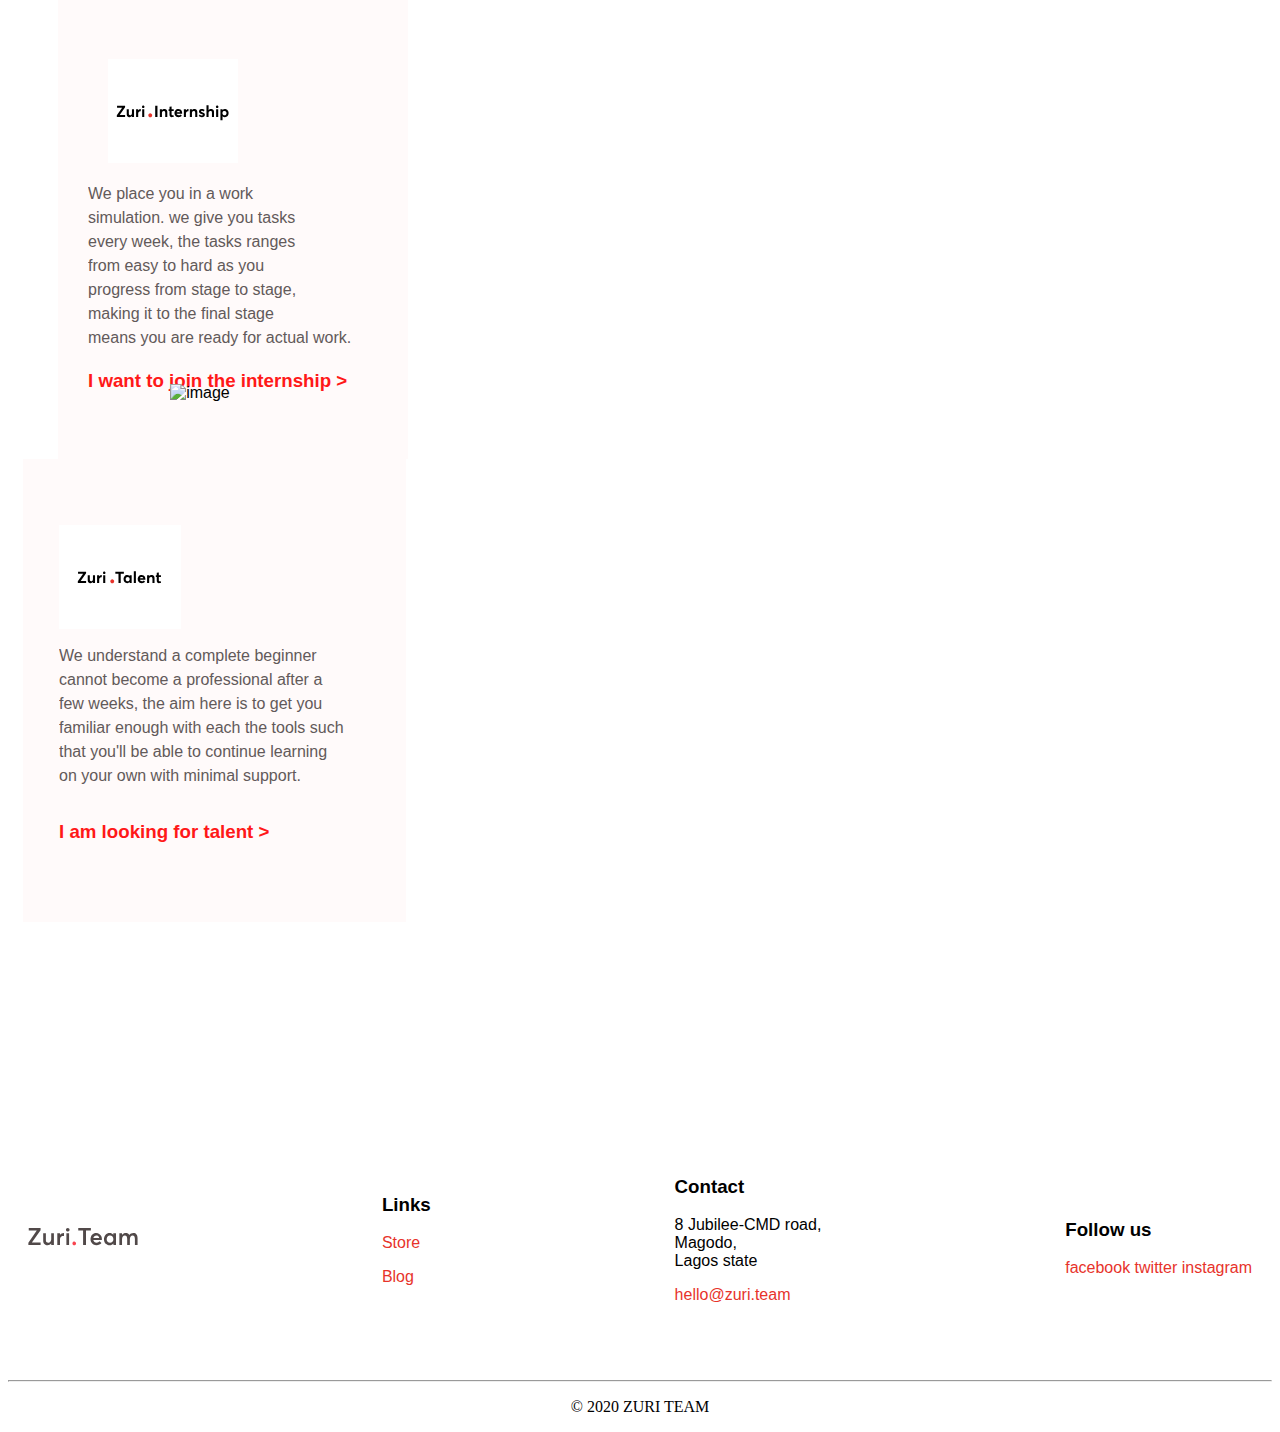
==== commit 0449de2a: "first commit" ====
--- a/index.html
+++ b/index.html
@@ -1,349 +1,110 @@
 <!DOCTYPE html>
 <html lang="en">
 <head>
-  <meta charset="UTF-8">
-  <meta http-equiv="X-UA-Compatible" content="IE=edge">
-  <meta name="viewport" content="width=device-width, initial-scale=1.0">
-  <title>I'm new </title>
-  <link rel="stylesheet" href="style.css">
-  <link rel="preconnect" href="https://fonts.googleapis.com">
-  <link rel="preconnect" href="https://fonts.gstatic.com" crossorigin>
-  <link href="https://fonts.googleapis.com/css2?family=Lexend+Deca&family=Poppins:wght@200;300;400;800&family=Red+Hat+Display:ital,wght@0,300;0,400;0,500;0,600;0,700;0,900;1,800;1,900&family=Roboto:wght@100;300;400;500;700;900&display=swap" rel="stylesheet">
+    <meta charset="UTF-8">
+    <meta http-equiv="X-UA-Compatible" content="IE=edge">
+    <meta name="viewport" content="width=device-width, initial-scale=1.0">
+    <title>Zuri Landing page </title>
+    <link rel="stylesheet" href="index.css">
+    <link rel="stylesheet" href="zuri-logo-full.svg" type="image/icon">
 </head>
 <body>
-  <div class="webPage">
-    <section class="header">
-      <div>
-        <img class="logo"src="https://training.zuri.team/logo.svg" alt="logo">
-      </div>
-      <div class="area">
-        <ul>
-          <li class="list">About</li>
-          <li class="list">Why us?</li>
-          <li class="list">Stacks Covered</li>
-          <li class="list">FAQs</li>
-        </ul>
-        <img class="thumb"src="https://training.zuri.team/thumbs.png" alt="">
-        <div class="enroll">Enroll Now</div>
-      </div>
-    </section>
-    <section class="getStarted">
-      <img class="lady1"src="https://training.zuri.team/lady1.jpg " alt="lady1">
-      <div class="info">
-        <p class="search">And now your search has ended...</p>
-        <h2 class="gain">
-          Gain knowledge to help you scale through the tech industry for free.
-        </h2>
-        <p class="basic">
-          A basic introduction to software development and 
-          product design aimed at complete beginners, which anyone can join
-        </p>
-        <div class="enroll2">Enroll Now</div>
-      </div>
-      <img class="line"src="https://training.zuri.team/line.svg" alt="line">
-      <img class="male1"src="https://training.zuri.team/male1.jpg" alt="male1">
-      <img class="maleface"src="https://training.zuri.team/maleface.svg" alt="male1">
-      <img class="section1wire"src="https://training.zuri.team/section1wire.svg" alt="male1">
-    </section>
-    <hr style="margin-bottom: 20px">
-    <section class="sponsorship">
-      <div class="launch">
-        INGRESSIVE FOR GOOD WAS LAUNCHED IN JULY 2020 WITH NO DOLLAR IN DONATION...
-      </div>
-      <img src="https://training.zuri.team/ingresive.jpg" class="ingresive" alt="ingresive">
-      <div class="help">
-        to help increase the earning power of African youths by providing 
-        them with tech skills, community, tools, resources, and jobs... 
-        <span> <a href="https://ingressive.org/i4g-in-2021/">Read More</a>  </span> 
-      </div>
-    </section>
-    <hr style="margin-top: 20px">
-    <section class="hireUs">
-      <div>
-        <p class="question">Why Zuri Training?</p>
-        <h2 class="answer">
-          Here at Zuri, you gain access to enough knowledge 
-          to introduce and aid your success in the tech industry.
-        </h2>
-      </div>
-      <img src="https://training.zuri.team/Star.jpg" class="star" alt="star">
-      <img src="https://training.zuri.team/section3wire.svg" class="section3wire" alt="wire">
-    </section>
-    <section class="cards">
-      <div class="card1">
-        <div class="number1"> 01 </div>
-        <div class="textHead1">Fully <br> Remote</div>
-        <div class="textSub1"> 100% online classes available to anyone in the world. </div>
-        <img src="https://training.zuri.team/curve1.png" class="card-arc arc" alt="curve">
-      </div>
-      <div class="card">
-        <div class="number"> 02 </div>
-        <div class="textHead">Hands-on Experience</div>
-        <div class="textSub"> We don't just teach you theory, we show you how to build things. </div>
-        <img src="https://training.zuri.team/curve.svg" class="card-arc" alt="curve">
-      </div>
-      <div class="card">
-        <div class="number"> 03 </div>
-        <div class="textHead">Collaborative Learning</div>
-        <div class="textSu"> We connect you with like minds to grow together. </div>
-        <img src="https://training.zuri.team/curve3.svg" class="card-arc" alt="curve">
-      </div>
-      <div class="card">
-        <div class="number"> 04 </div>
-        <div class="textHead">Real-life Projects</div>
-        <div class="textSub"> We give CV worthy projects to help you hit the ground running. </div>
-        <img src="https://training.zuri.team/curve4.svg" class="card-arc" alt="curve">
-      </div>
-      <div class="card">
-        <div class="number"> 05 </div>
-        <div class="textHead">Beginner Friendly</div>
-        <div class="textSub"> We provide step-by-step procedures on how to get things done. </div>
-        <img src="https://training.zuri.team/curve5.svg" class="card-arc" alt="curve">
-      </div>
-      <div class="card">
-        <div class="number"> 06 </div>
-        <div class="textHead">In-Program Mentorship</div>
-        <div class="textSub"> During and after the program you have access to experience seniors </div>
-        <img src="https://training.zuri.team/curve6.svg" class="card-arc" alt="curve">
-      </div>
-    </section>
-    <section class="practice">
-      <div class="practiceInfo">
-        <div class="textSubP"> We will help you get started </div>
-        <div class="textHeadP">High quality training with hands-on practice</div>
-        <div class="textSubP"> 
-          We give you weekly tasks, ranging from easy to complex, 
-          as you progress from stage to stage; making it to the final stage 
-          means you are now ready to continue learning and growing independently. 
+        <section class="Hero">
+            <div class="header">
+                <img src="zuri-logo-full.svg" width="100" height="150" alt="logo" />
+            </div>
+        <div class="subheader">
+            <h1 style="text-align: center;"> Learn, Build, Grow.</h1> 
+        <p style= "text-align: center;">Unlock your Brilliance with our hands-on beginner and expert training. Zuri Team has been immensely 
+            successful in creating a global network of a highly adept intelligent workspace that can help your company achieve 
+            their mission-critical projects and goals 
+        </p> 
+        <div class="buttons">  <a href="/index.html">  <button class="New"> I'm new to the industry</button></a> </a>
+           <a href="https://www.google.com/">  <button class="Need"> I need industry experience</button></a></div>
+        
         </div>
-        <div class="enroll3">Enroll Now</div>
-        <img src="https://training.zuri.team/section5wire.svg" class="wire" alt="wire">
-        <div class="feature">
-          <div class="features">
-            <img src="https://training.zuri.team/hand.svg" alt="hand">
-            <p>Teamwork</p>
-          </div>
-          <div class="features">
-            <img src="https://training.zuri.team/mentor.svg" alt="hand">
-            <p>Mentorship</p>
-          </div>
-          <div class="features">
-            <img src="https://training.zuri.team/practice.svg" alt="hand">
-            <p>Practice</p>
-          </div>
-          <div class="features">
-            <img src="https://training.zuri.team/games.svg" alt="hand">
-            <p>Fun & Games</p>
-          </div>
-        </div>
-        <img src="https://training.zuri.team/dotsection5.svg" class="dot" alt="dot">
-      </div>
-      <img src="https://training.zuri.team/section5-image.png" alt="section5">
-    </section>
-    <section class="scope">
-      <div>
-        <p class="question">Scope Of Program</p>
-        <h2 class="response">
-          Here is the list of areas that will be explored in the training.
-        </h2>
-      </div>
-      <img src="https://training.zuri.team/section6.svg" class="section6wire" alt="wire">
-    </section>
-    <section class="cards">
-      <div class="card">
-        <div class="text1"> Frontend Development </div>
-        <img src="https://training.zuri.team/html.svg" class="svg"alt="html">
-        <img src="https://training.zuri.team/css-3%20logo.svg" class="svg"alt="logo">
-        <img src="https://training.zuri.team/javascript%20logo.svg" class="svg"alt="logo">
-        <div class="text2"> 
-          This track deals with the aspect of your application that the users 
-          interact with. A front-end developer will be able to correctly interpret a 
-          given design to the user interface. 
-        </div>
-      </div>
-      <div class="card">
-        <div class="text1"> Backend Development </div>
-        <img src="https://training.zuri.team/php2%20logo.svg" class="svg2"alt="html">
-        <img src="https://training.zuri.team/python-4%20logo.svg" class="svg"alt="logo">
-        <img src="https://training.zuri.team/javascript%20logo.svg" class="svg"alt="logo">
-        <div class="text2"> 
-          This track deals with the aspect of the application the user does not directly 
-          interact with. It allows the frontend function either by running some back-end 
-          code or connecting to the database. 
-        </div>
-      </div>
-      <div class="card">
-        <div class="text1"> Product Design </div>
-        <img src="https://training.zuri.team/adobe-xd%20logo.svg" class="svg"alt="html">
-        <img src="https://training.zuri.team/Figma%20logo.svg" class="svg2"alt="logo">
-        <div class="text2"> 
-          This track deals with creating a graphic plan for an application. You will learn to 
-          convert project documentation into viewable and understandable graphic design for 
-          the developers to work with. 
-        </div>
-      </div>
-      <div class="card">
-        <div class="text1"> DevOPS </div>
-        <img src="https://training.zuri.team/Ubuntu%20logo.svg" class="svg2"alt="html">
-        <img src="https://training.zuri.team/Bash%20logo.svg" class="svg2"alt="logo">
-        <img src="https://training.zuri.team/aws%20logo.svg" class="svg"alt="logo">
-        <div class="text2"> 
-          The DevOps track is an extension of the backend track. It involves tools that'll 
-          allow the participant to deploy solutions for public use. 
-        </div>
-      </div>
-      <div class="card">
-        <div class="text1"> Fullstack Development </div>
-        <img src="https://training.zuri.team/html.svg" class="svg"alt="html">
-        <img src="https://training.zuri.team/css-3%20logo.svg" class="svg"alt="logo">
-        <img src="https://training.zuri.team/javascript%20logo.svg" class="svg"alt="logo">
-        <img src="https://training.zuri.team/python-4%20logo.svg" class="svg"alt="logo">
-        <div class="text2"> 
-          A combination of frontend, backend, and DevOps. This track will only be available to 
-          participants who have the time to dedicate to the training. 
-        </div>
-      </div>
-      <div class="card">
-        <div class="text1"> Frameworks </div>
-        <img src="https://training.zuri.team/Laravel%20logo.svg" class="svg2"alt="html">
-        <img src="https://training.zuri.team/React%20logo.svg" class="svg2"alt="logo">
-        <img src="https://training.zuri.team/Django%20logo.svg" class="svg2"alt="logo">
-        <div class="text2"> 
-          During the program we will be exploring several useful frameworks to give you an edge 
-          in the industry and help you develop complex applications much faster. 
-        </div>
-      </div>
-    </section>
-    <div class="enroll2 enro">Enroll Now</div>
-    <hr>  
-    <section class="questions">
-      <div>
-        <p class="question">Got Questions?</p>
-        <h2 class="gain">
-          Frequently Asked Questions
-        </h2>
-      </div>
-      <table>
-        <tr>
-          <td>Would I have to pay to enroll for the training?</td>
-        </tr>
-        <tr>
-          <td>What are the things I would need to participate?</td>
-        </tr>
-        <tr>
-          <td>What happens if i join and I'm not active?</td>
-        </tr>
-        <tr>
-          <td>Can I switch from the part-time track to full-time and vice versa?</td>
-        </tr>
-        <tr>
-          <td>Laughing Bacchus Winecellars</td>
-        </tr>
-        <tr>
-          <td>Will I get paid?</td>
-        </tr>
-      </table>
-      <div class="moreQues">
-        <div class="basic">Still got questions?</div>
-        <div class="enroll2 enr">Tweet them at us</div>
-      </div>
-    </section>
-    <hr>
-    <section class="lastStructure">
-      <div>
-        <img src="https://training.zuri.team/section7wire.svg" class="section7wire" alt="wire">
-        <img src="https://training.zuri.team/Star1.svg" class="star1" alt="star">
-        <p class="question">Structure</p>
-        <h2 class="gain">
-          Program Structure
-        </h2>
-        <p class="basic text">
-          There are 2 broad paths in this program based on your availability.
-        </p>
-      </div>
-      <div class="cardSection">
-        <div class="cardStructure">
-          <img src="https://training.zuri.team/hour.png" alt="hour">
-          <div class="textSHead"> Full-time </div>
-          <div class="textbody"> Requires at least 25 hours weekly on program content. </div>
-          <div class="textSubHead">Available Tracks:</div>
-          <ul>
-            <li>Full Stack: Backend (Python, JavaScript), Frontend (HTML, CSS, JavaScript) & DevOps</li>
-            <li>Design: Figma, Adobe XD</li>
-          </ul>
-          <div class="textSubHead">Phases:</div>
-          <ul>
-            <li>Training Phase</li>
-            <li>Project Phase</li>
-          </ul>
-          <div class="textSubHead">Post Program:</div>
-          <ul>
-            <li>Certification of Attendance</li>
-            <li>Zuri Internship </li>
-            <li>Laptop Reward (upgrade or new one)  </li>
-            <li>Job Placement  </li>
-            <li>Zuri Talent Pool </li>
-            <li>More Training: <br> 
-              Interview Prep  <br>
-              Algorithms & Data Structure   <br>
-              Freelance Setup & Training <br>
-              LinkedIn Optimization <br>
-              CV Review </li>
-          </ul>
-        </div>
-        <div class="cardStructure">
-          <img src="https://training.zuri.team/time.png" alt="time">
-          <div class="textSHead"> Part-time </div>
-          <div class="textbody"> Requires at least 11 hours weekly on program content. </div>
-          <div class="textSubHead">Available Tracks:</div>
-          <ul>
-            <li class="mar">Frontend: <br> HTML, CSS, JavaScript</li>
-            <li class="mar">Backend: Can only select one backend language  <br>
-              Python, <br>
-              PHP, <br>
-              JavaScript
-            </li class="mar">
-            <li>Design: <br>   Figma</li>
-          </ul>
-          <div class="textSubHead">Phases:</div>
-          <ul>
-            <li>Training Phase</li>
-          </ul>
-          <div class="textSubHead">Post Program:</div>
-          <ul>
-            <li>Certification of Attendance</li>
-            <li>Zuri Internship </li>
-          </ul>
-        </div>
-      </div>
-      <img src="https://training.zuri.team/move.svg" class="move" alt="move">
-      <img src="https://training.zuri.team/circle.png" class="circle" alt="circle">
-    </section>
-    <section class="scope">
-      <img src="https://training.zuri.team/circle.png" class="circle2" alt="circle">
-      <div class="break">
-        <img src="https://training.zuri.team/round.svg" class="round" alt="round">
-        <img src="https://training.zuri.team/curve2.svg" class="curve2" alt="curve2">
-        <img src="https://training.zuri.team/bend1.svg" class="bend1" alt="bend1">
-        <img src="https://training.zuri.team/mains.png" class="mains" alt="mains">
-        <div class="breakBody"> Get Started </div>
-        <div class="breakHead"> Break into the tech industry like a Pro </div>
-        <div class="enroll3 en">Enroll Now</div>
-      </div>
-    </section>
-    <section class="footer">
-      <img src="https://training.zuri.team/logo.svg" alt="logo">
-      <div class="socials">
-        <img src="https://training.zuri.team/facebook.svg" alt="">
-        <img src="https://training.zuri.team/linkd.svg" alt="">
-        <img src="https://training.zuri.team/twitter.svg" alt="">
-        <img src="https://training.zuri.team/youtube.svg" alt="">
-      </div>
-    </section>
-    <section class="copyright">
-      <div>© 2022 Zuri Training</div>
-      <div>Privacy Policy &nbsp; <span>Ingressive For Good</span> </div>
-    </section>
-  </div>
+    
+        
+        </section>
+        <section class="programs">
+            <div class=" programscontainer ">
+                <h3 class="heading">BY ZURI Team </h3>
+                <p class="slogan"> We cater for every level of <br> expertise and needs in  the industry.</p>
+
+            </div>
+            <div class="subcontainer">
+                <div class="row">
+                    <div class="training ">
+                        <div class="program1textarea ">
+                            <img class="cloudinary" src="https://res.cloudinary.com/dafsch2zs/image/upload/v1596628122/Zuri%20Landing/left_bvmv7q.png" 
+                            alt="image" srcset="">
+                            <div class="contentfirst">
+                                <img  class="trainingsvg" src="/zuri-training-img.svg" alt="image">
+                                <p class=" trainingtext">
+                                    We understand a complete beginner  <br>cannot become a professional after a <br>few weeks, 
+                                    the aim here is to get you <br> familiar enough with each the  
+                                    tools such <br>that you'll be able to  continue learning<br> on your own 
+                                    with minimal support.     
+                                </p>
+                                <h3> <a  class="Ineedtraining" href="http://google.com"> I need to be trained > </a></h3>
+                                  </div>
+                                </div>
+                                  </div>
+                            <div class="internship">
+                                <div class="program2textarea">
+                                    <div class="contentsecond">
+                                        <img class="internshipsvg" src="/zuri-internship-img.svg" alt="image">
+                                        <p class="internshiptext">We place you in a work <br> simulation. we give you tasks
+                                        <br>every week, the tasks ranges <br> from easy to hard as you <br>
+                                    progress from stage to stage, <br> making it to the final stage <br>
+                                means you are ready for actual work.</p>
+                                <h3> <a  class="Iwantinternship" href="http://google.com"> I want to join the internship > </a></h3>
+                                </div>  
+                                
+                        </div>
+                    </div>
+                    <div class="talent">
+                        <div class="program3textarea ">
+                            <img class="cloudinary2" src="https://res.cloudinary.com/dafsch2zs/image/upload/v1596628122/Zuri%20Landing/left_bvmv7q.png" 
+                            alt="image" srcset="">
+                            <div class="contentthird">
+                                <img  class="talentsvg" src="/zuri-talent-img.svg" alt="image">
+                                <p class=" talenttext">
+                                    We understand a complete beginner  <br>cannot become a professional after a <br>few weeks, 
+                                    the aim here is to get you <br> familiar enough with each the  
+                                    tools such <br>that you'll be able to  continue learning<br> on your own 
+                                    with minimal support.     
+                                </p>
+                                <h3> <a  class="talentlook" href="http://google.com"> I am looking for talent > </a></h3>
+                                  </div>
+                    
+                </div>
+            </div>
+        </section>
+        <footer class="footmain">
+           <div class="footercontainer"> 
+            <div class="flex1"> <img  class="footerlogo" src="/zuri-logo-full.svg" alt="image"></div>
+            <div class="flex2"> <h3>Links</h3>
+                <a href="https://flutterwave.com/store/zuriteam"> <p>Store</p></a>
+             <a href="https://blog.zuri.team/"> <p>Blog</p></a>
+    </div>
+               <div class="flex3"> <h3> Contact</h3>
+                <p>8 Jubilee-CMD road,<br> Magodo, <br> Lagos state</p> 
+                <p> <a href="mailto:hello@zuri.com"> hello@zuri.team</a></p>
+    </div>
+                  <div class="flex4">  <h3> Follow us </h3>  <div class="contacticons">
+                    <a target="_blank" href="https://web.facebook.com/sammy.bolade">facebook</a>
+                    <a target="_blank" href= "https://twitter.com/Lade_samuell"> twitter</a>
+                    <a  target="_blank" href="https://www.instagram.com/ade_samuell/"> instagram</a>
+                    <a href="https://zuri.team/#"></a>
+    </div></div>
+           </div>
+            <div><hr class="m-3 md-0"></div>
+            <div class="copyright">
+                <p> © 2020 ZURI TEAM </p>
+            </div>   
+
+            
+        </footer>
 </body>
 </html>--- a/index.css
+++ b/index.css
@@ -0,0 +1,332 @@
+
+
+
+.Hero {
+    height: 800px;
+    background-image: url(https://zuri.team/img/hero-bg.svg);
+    background-size: cover;
+    background-position: center;
+    background-repeat: no-repeat;
+}
+.header {
+    position: relative;
+    display: flex;
+margin-right: auto;
+margin-left:auto;
+width:100px;
+height:150px;}
+
+.subheader{
+    padding: 10px ;
+    max-width: 700px;
+    margin: auto;
+    font-size: 1rem;
+    font-weight: 400;
+    line-height: 1.5;
+    color:dimgrey;
+    text-align:center ;
+    box-sizing: border-box;
+    font-family:Averta, sans-serif; ;
+}
+.buttons {
+    margin-top: 92px;
+    box-sizing: border-box;
+    text-align: center;
+    
+}
+.button :hover { background-color: black;}
+.New { background-color: red;
+    color: white;
+    cursor: pointer;
+    font-family: Averta,sans-serif;
+    padding: 15px 28px;
+    border: 1px solid;
+
+}
+.Need { background-color: white;
+    color: red;
+     cursor: pointer;
+    padding: 15px 28px;
+    border: 1px solid;
+    font-family: Averta,sans-serif;
+
+
+}
+
+
+
+.programs{
+    box-sizing: border-box;
+    background-color: white;
+    overflow: hidden;
+    font-family: Averta,sans-serif;
+}
+.heading {
+    font-size: 14px;
+    line-height: 24px;
+    color: red;
+    margin-top: 141px;
+    box-sizing: border-box;
+    display: block;
+    text-align: center;
+    font-family: Averta,sans-serif;
+    
+
+}
+.slogan{ 
+    font-size: 24px;
+    line-height: 40px;
+    text-align: center;
+    color: black;
+    margin-top: 8px;
+    margin-bottom: 64px;
+font-family: Averta,sans-serif;
+box-sizing: border-box;
+
+}
+.row{
+    flex-wrap: wrap;
+    display: flex;
+    margin-right: -15px;
+    margin-left: -15px;
+    text-align: center;
+    font-family: Averta,sans-serif; 
+    max-width: 1440px !important;
+        
+    }
+    
+
+
+
+
+
+.training {
+    position: relative;
+    flex: 0 0 33.333333%;
+    max-width: 33.333333%;
+    z-index: 1;
+    text-align: center;
+    @media screen { min-width: 992px;
+        
+    }
+    
+}
+.program1textarea {text-align: left;
+    background-color:  #FFFAFA;
+    width: 300px;
+    height: 320px;
+    z-index: -1;
+    padding: 61px 47px 82px 36px;
+    margin-left: 50px;
+    @media (min-width: 992px)
+    
+
+} 
+
+
+
+@media only screen and (max-width: 1440px) ,(min-width:720px){ 
+    .subcontainer {
+        padding-left: 15px;
+        padding-right: 15px;
+        
+        box-sizing: border-box;
+        font-family: Averta, sans-serif;
+        
+        max-width: 1440px;
+     
+            
+        
+        
+    
+}
+}
+
+    
+
+
+
+.cloudinary { position:absolute;
+    margin-left: 10px;
+    text-align: left;
+    vertical-align:middle;
+    border-style: none;
+    width:400px;
+    left: -120px;
+    top: -75px;
+    z-index: -1;
+
+}
+.trainingsvg {
+    vertical-align: middle ;
+    padding-left: 10px;
+    padding-top: 5px;
+
+}
+.trainingtext {
+    font-size: 16px;
+    font-family: Averta,sans-serif;
+    line-height: 24px;
+    color: #514949;
+    opacity: 0.9;
+    box-sizing: border-box;
+    font-family: Averta, sans-serif;
+    margin-top: 20px;
+    margin-bottom: 1rem;
+    text-align: left;
+    width: 100%;
+}
+
+.Ineedtraining {
+    font-size: 16x;
+    font-family: Averta, sans-serif ;
+    line-height: 24px;
+    color: red;
+    opacity: 0.9;
+    text-decoration: none;
+}
+.internship {  
+    position: relative;
+    flex: 0 0 33.333333%;
+    max-width: 33.333333%;
+    z-index: 1;
+    text-align: center;
+    @media screen { min-width: 992px;
+        
+    }
+    max-width: 33.33%;
+}
+.internshipsvg{
+    
+    padding-right: 50px;
+    padding-top: 15px;
+    margin-left: 50px;
+
+}
+
+.program2textarea {text-align: left;
+    background-color:  #FFFAFA;
+    width: 350px;
+    height: 415px;
+    z-index: -1;
+    padding-left: 0%;
+    padding-top: 50px;
+    margin-left: 50px;
+    @media (min-width: 992px) }
+    
+.internshiptext {
+    font-size: 16px;
+    font-family: Averta,sans-serif;
+    line-height: 24px;
+    color: #514949;
+    opacity: 0.9;
+    box-sizing: border-box;
+    font-family: Averta, sans-serif;
+    margin-top: 15px;
+    margin-left: 30px;
+    margin-bottom: 1rem;
+    text-align: left;
+    width: 100%;
+}
+.Iwantinternship{
+    font-size: 16x;
+    font-family: Averta, sans-serif ;
+    line-height: 24px;
+    color: red;
+    opacity: 0.9;
+    margin-left: 30px;
+    text-decoration: none;
+}
+.talent{
+    position: relative;
+    z-index: 1;
+    flex: 0 0 33.333333%;
+    max-width: 33.333333%;
+    width: 100%;
+    padding-right: 15px;
+    padding-left: 15px;
+    box-sizing: border-box;
+    font-family: Averta, sans-serif;
+}
+.cloudinary2{
+    margin-bottom: 48px;
+    width: 90%;
+    position: absolute;
+    right: -120px;
+    top: -75px;
+    z-index: -1;
+
+}
+.talentsvg {
+    padding-right: 100px;
+    padding-top: 5px;
+
+    vertical-align: middle;
+    border-style: none;
+    box-sizing: border-box;
+    font-family: Averta, sans-serif;
+
+}
+.program3textarea {text-align: left;
+    background-color:  #FFFAFA;
+    margin: 0!important;
+
+    width: 300px;
+    height: 320px;
+    z-index: -1;
+    padding: 61px 47px 82px 36px;
+    margin-left: 100px;
+    @media (min-width: 992px) }
+
+    .talenttext{
+        font-size: 16px;
+    font-family: Averta,sans-serif;
+    line-height: 24px;
+    color: #514949;
+    opacity: 0.9;
+    box-sizing: border-box;
+    font-family: Averta, sans-serif;
+    margin-top: 15px;
+    margin-bottom: 2rem;
+    text-align: left;
+    width: 100%;
+
+    }
+    .talentlook{
+        font-size: 16x;
+        font-family: Averta, sans-serif ;
+        line-height: 24px;
+        color: red;
+        opacity: 0.9;
+        text-decoration: none;
+        
+    }
+    .footmain {
+        margin-top: 215px;
+        margin-left: auto;
+}
+
+
+
+.footercontainer{
+    display: flex;
+    @media screen and (max-width: 768px)
+    flex-direction: column;
+    justify-content: space-between;
+    align-items: center;
+    flex-wrap: wrap;
+    margin-bottom: 40px;
+    padding: 20px;
+    box-sizing: border-box;
+    font-family: Averta, sans-serif;
+    
+
+    }
+    a{
+        color: #E7332B;
+    text-decoration: none;
+    }
+    .copyright{
+        margin-left: auto;
+        text-align: center;
+    }